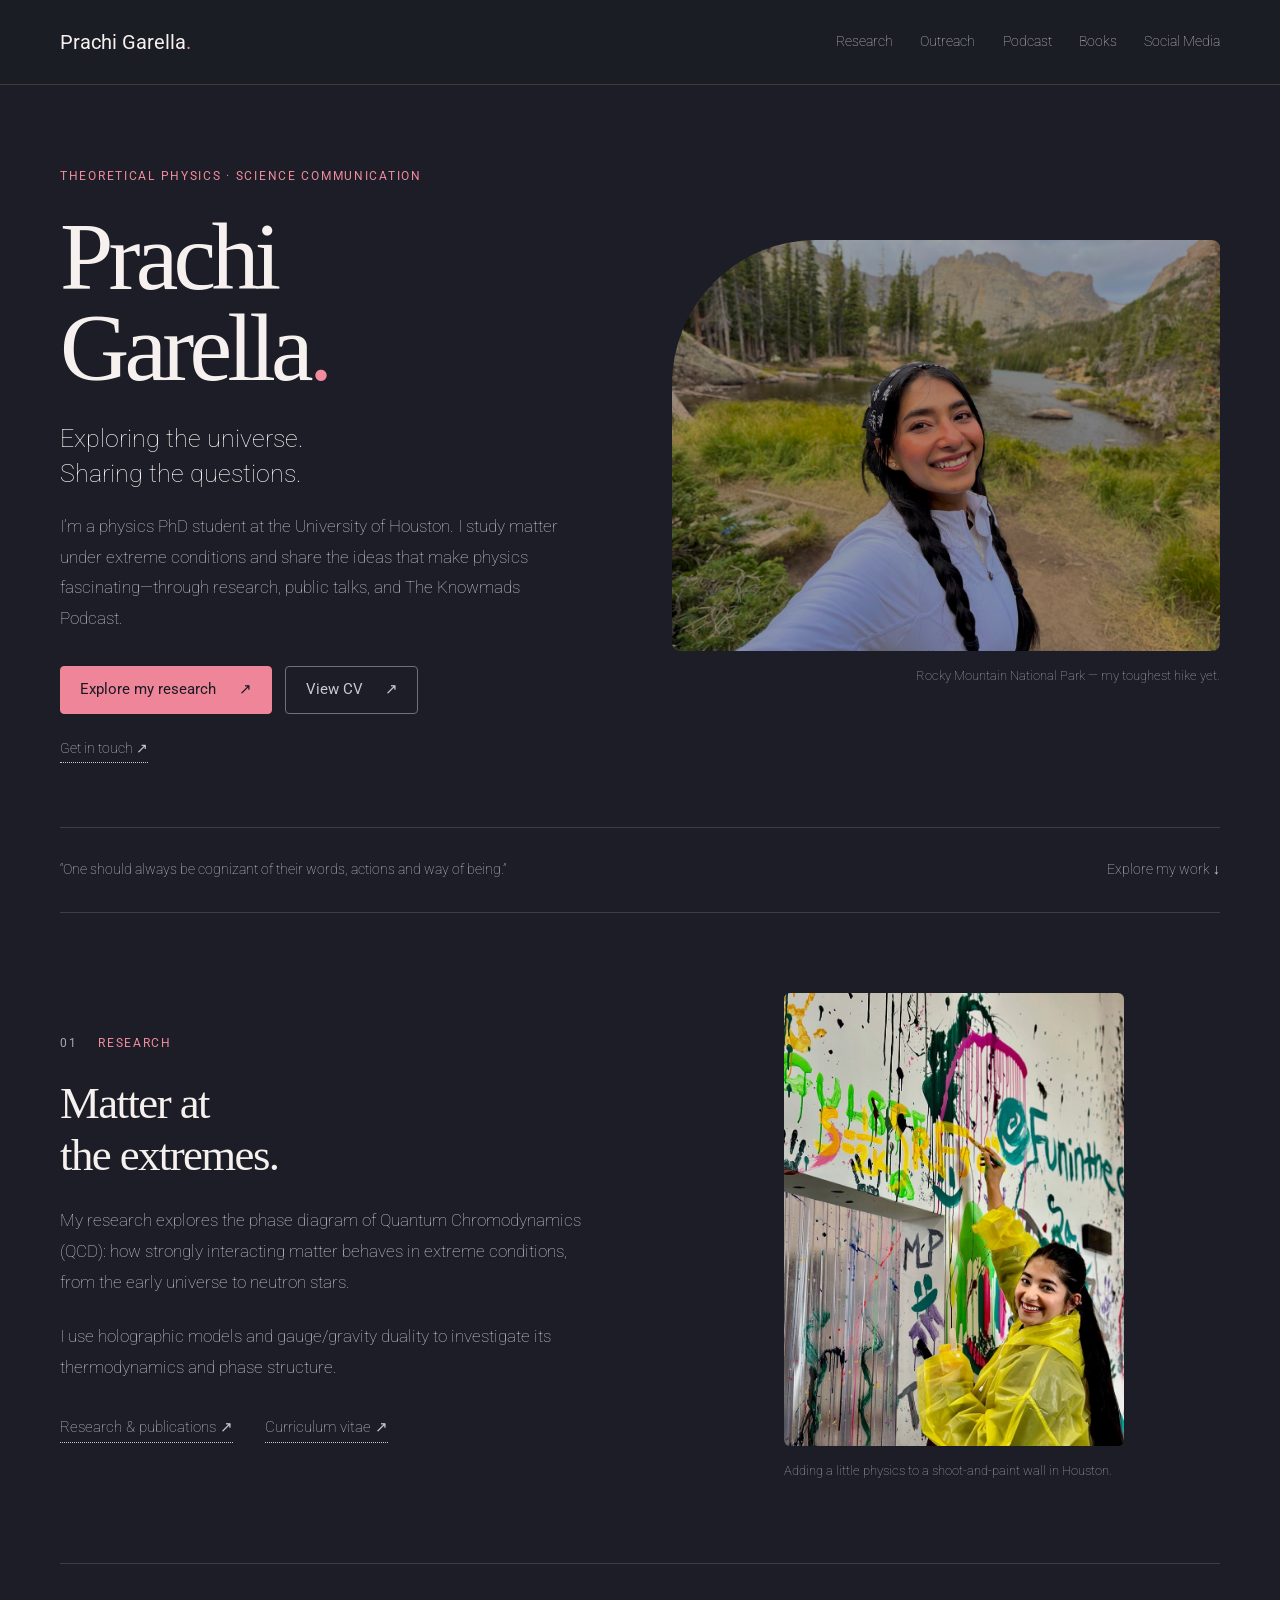
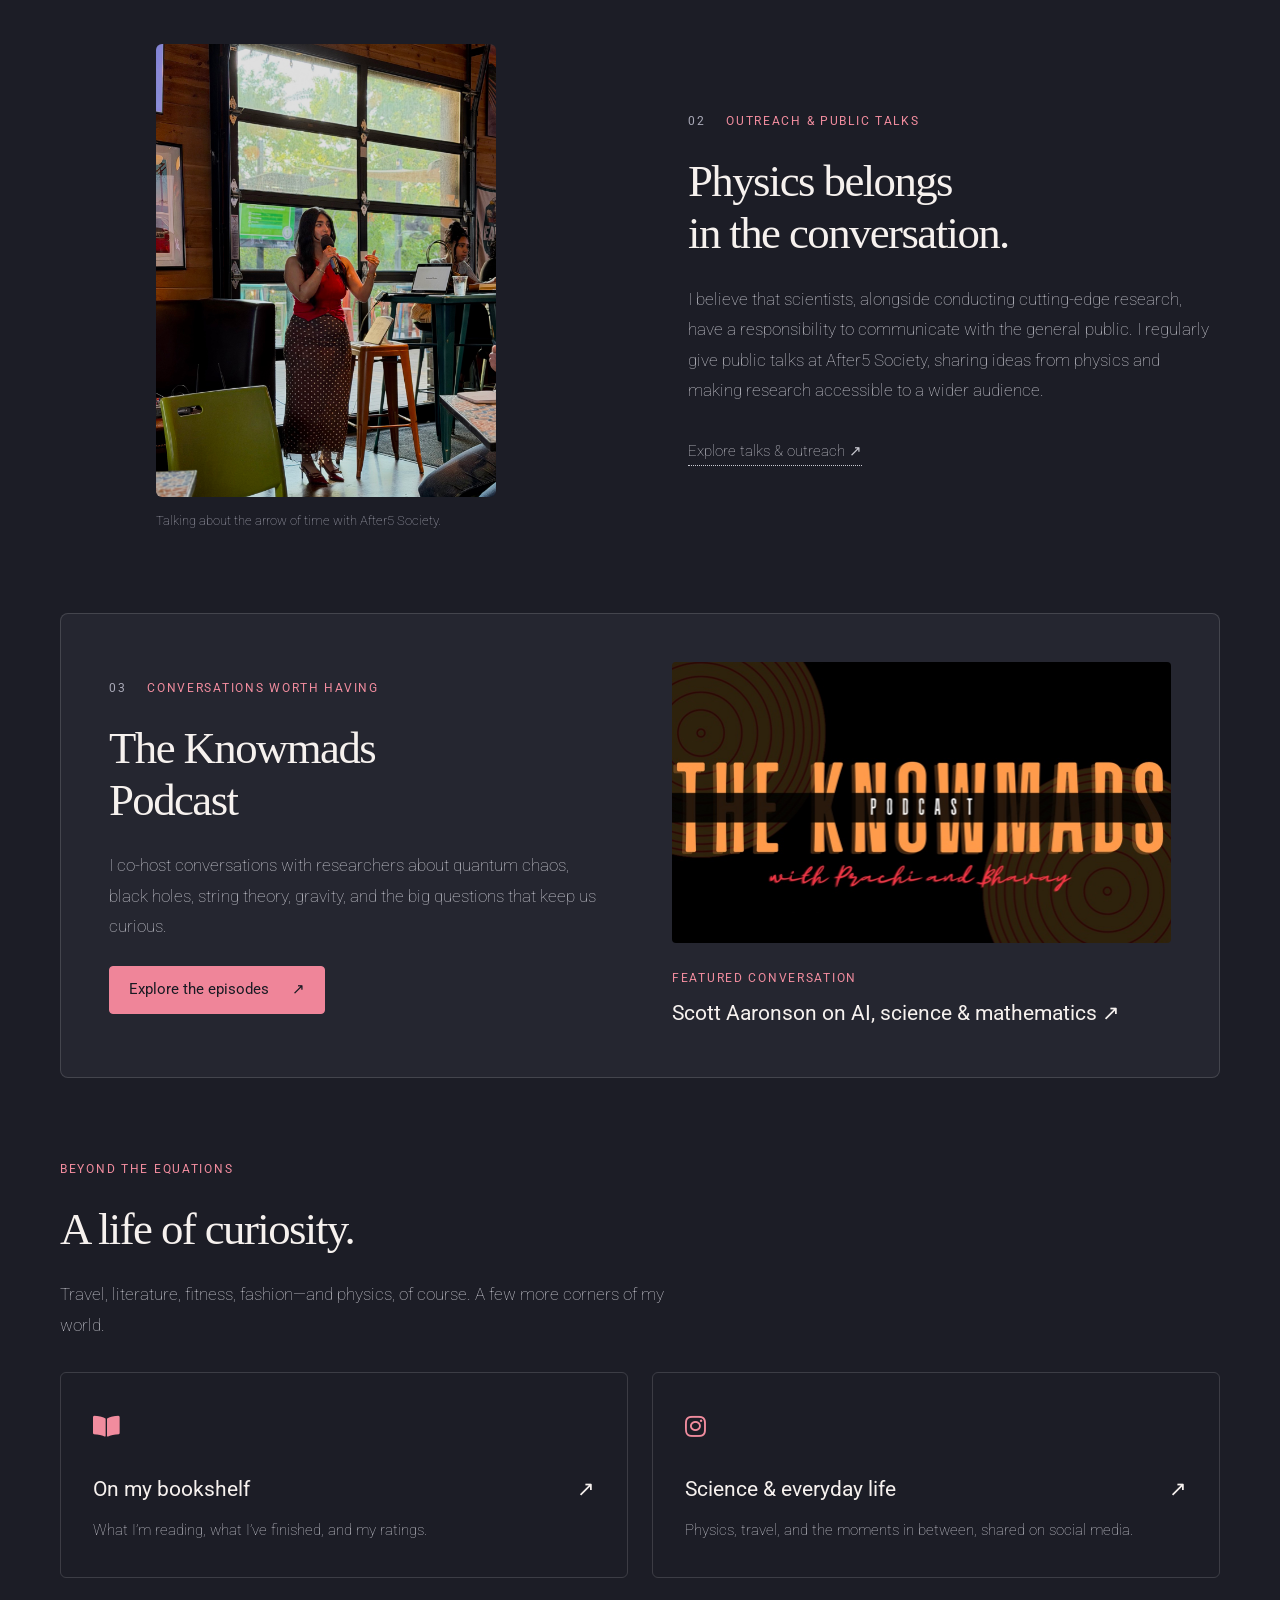
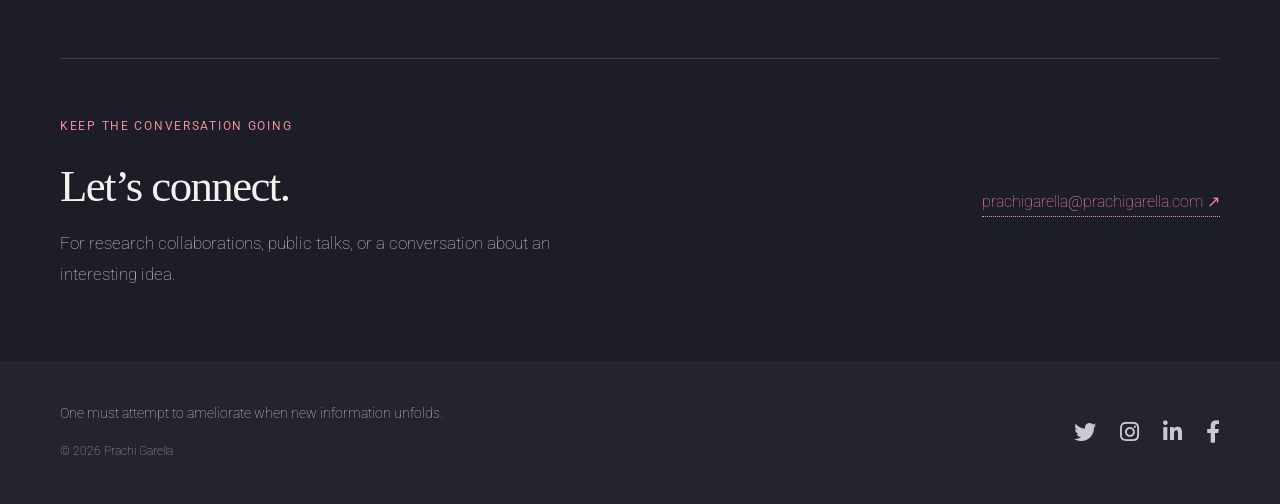
==== index.html @ 697e31fe "Refine Rocky Mountain National Park photo caption" ====
<!DOCTYPE HTML>
<!-- Based on Landed by HTML5 UP · html5up.net · CCA 3.0 license -->
<html lang="en">
<head>
  <title>Prachi Garella | Physics, Research &amp; Science Communication</title>
  <meta charset="utf-8" />
  <meta name="viewport" content="width=device-width, initial-scale=1" />
  <meta name="description" content="Prachi Garella is a theoretical physics PhD student at the University of Houston, science communicator, and co-host of The Knowmads Podcast. Explore her research, public talks, and reading." />
  <link rel="stylesheet" href="assets/css/main.css" />
  <link rel="stylesheet" href="assets/css/site.css?v=20260929-header" />
  <script src="assets/js/site.js?v=20260929" defer></script>
  <link rel="stylesheet" href="assets/css/home.css?v=20260929-shared-header" />
</head>
<body class="home-page">
  <a class="home-skip" href="#main">Skip to content</a>
  <header class="site-header">
    <div class="site-header-shell site-header-inner">
      <a class="site-brand" href="index.html" aria-label="Prachi Garella home">Prachi Garella<span aria-hidden="true">.</span></a>
      <nav class="site-desktop-nav" aria-label="Main navigation">
        <a href="Research.html">Research</a>
        <a href="Outreach.html">Outreach</a>
        <a href="Podcast.html">Podcast</a>
        <a href="Book%20Blog.html">Books</a>
        <a href="Social-Media.html">Social Media</a>
      </nav>
      <details class="site-mobile-menu">
        <summary>Menu</summary>
        <nav aria-label="Mobile navigation">
          <a href="Research.html">Research</a>
          <a href="Outreach.html">Outreach &amp; Public Talks</a>
          <a href="Podcast.html">The Knowmads Podcast</a>
          <a href="Book%20Blog.html">Book Blog</a>
          <a href="Social-Media.html">Social Media</a>
        </nav>
      </details>
    </div>
  </header>

  <main id="main" class="home-shell" tabindex="-1">
    <section class="home-hero" aria-labelledby="home-name">
      <div class="home-hero-copy">
        <p class="home-eyebrow">Theoretical physics · Science communication</p>
        <h1 id="home-name">Prachi<br />Garella<span>.</span></h1>
        <p class="home-lead">Exploring the universe.<br />Sharing the questions.</p>
        <p>I’m a physics PhD student at the University of Houston. I study matter under extreme conditions and share the ideas that make physics fascinating—through research, public talks, and The Knowmads Podcast.</p>
        <div class="home-actions">
          <a class="home-button home-button-primary" href="Research.html">Explore my research <span aria-hidden="true">↗</span></a>
          <a class="home-button" href="assets/resume.pdf">View CV <span aria-hidden="true">↗</span></a>
        </div>
        <a class="home-contact-link" href="mailto:prachigarella@prachigarella.com">Get in touch <span aria-hidden="true">↗</span></a>
      </div>
      <figure class="home-portrait">
        <img src="images/prachi-home.jpg" width="1600" height="1200" alt="Prachi Garella by a mountain lake" fetchpriority="high" />
        <figcaption>Rocky Mountain National Park — my toughest hike yet.</figcaption>
      </figure>
    </section>

    <div class="home-thought">
      <p>“One should always be cognizant of their words, actions and way of being.”</p>
      <a href="#one">Explore my work <span aria-hidden="true">↓</span></a>
    </div>

    <section id="one" class="home-feature home-research" aria-labelledby="home-research-heading">
      <div class="home-feature-copy">
        <p class="home-eyebrow"><span class="home-index">01</span> Research</p>
        <h2 id="home-research-heading">Matter at<br />the extremes.</h2>
        <p>My research explores the phase diagram of Quantum Chromodynamics (QCD): how strongly interacting matter behaves in extreme conditions, from the early universe to neutron stars.</p>
        <p>I use holographic models and gauge/gravity duality to investigate its thermodynamics and phase structure.</p>
        <div class="home-inline-links">
          <a href="Research.html">Research &amp; publications <span aria-hidden="true">↗</span></a>
          <a href="assets/resume.pdf">Curriculum vitae <span aria-hidden="true">↗</span></a>
        </div>
      </div>
      <figure class="home-feature-photo home-research-photo">
        <img src="images/home-research.jpg" width="825" height="1100" alt="Prachi painting the gravitational action on a colorful wall" loading="lazy" />
        <figcaption>Adding a little physics to a shoot-and-paint wall in Houston.</figcaption>
      </figure>
    </section>

    <section id="two" class="home-feature home-outreach" aria-labelledby="home-outreach-heading">
      <figure class="home-feature-photo home-talk-photo">
        <img src="images/after5-mystery-of-time.jpg" width="1200" height="1600" alt="Prachi speaking about the arrow of time at After5 Society in Houston" loading="lazy" />
        <figcaption>Talking about the arrow of time with After5 Society.</figcaption>
      </figure>
      <div class="home-feature-copy">
        <p class="home-eyebrow"><span class="home-index">02</span> Outreach &amp; public talks</p>
        <h2 id="home-outreach-heading">Physics belongs<br />in the conversation.</h2>
        <p>I believe that scientists, alongside conducting cutting-edge research, have a responsibility to communicate with the general public. I regularly give public talks at After5 Society, sharing ideas from physics and making research accessible to a wider audience.</p>
        <a class="home-text-link" href="Outreach.html">Explore talks &amp; outreach <span aria-hidden="true">↗</span></a>
      </div>
    </section>

    <section id="three" class="home-podcast" aria-labelledby="home-podcast-heading">
      <div class="home-podcast-copy">
        <p class="home-eyebrow"><span class="home-index">03</span> Conversations worth having</p>
        <h2 id="home-podcast-heading">The Knowmads<br />Podcast</h2>
        <p>I co-host conversations with researchers about quantum chaos, black holes, string theory, gravity, and the big questions that keep us curious.</p>
        <a class="home-button home-button-primary" href="Podcast.html">Explore the episodes <span aria-hidden="true">↗</span></a>
      </div>
      <div class="home-podcast-feature">
        <a class="home-podcast-art" href="Podcast.html" aria-label="Explore The Knowmads Podcast">
          <img src="images/home-knowmads.jpg" width="1000" height="562" alt="The Knowmads Podcast with Prachi and Bhavay" loading="lazy" />
        </a>
        <p class="home-eyebrow">Featured conversation</p>
        <h3><a href="Podcast.html#episode-s2-14">Scott Aaronson on AI, science &amp; mathematics <span aria-hidden="true">↗</span></a></h3>
      </div>
    </section>

    <section class="home-beyond" aria-labelledby="home-beyond-heading">
      <div class="home-beyond-heading">
        <p class="home-eyebrow">Beyond the equations</p>
        <h2 id="home-beyond-heading">A life of curiosity.</h2>
        <p>Travel, literature, fitness, fashion—and physics, of course. A few more corners of my world.</p>
      </div>
      <div class="home-beyond-grid">
        <a class="home-note" href="Book%20Blog.html">
          <span class="home-note-icon icon solid fa-book-open" aria-hidden="true"></span>
          <h3>On my bookshelf <span aria-hidden="true">↗</span></h3>
          <p>What I’m reading, what I’ve finished, and my ratings.</p>
        </a>
        <a class="home-note" href="Social-Media.html">
          <span class="home-note-icon icon brands fa-instagram" aria-hidden="true"></span>
          <h3>Science &amp; everyday life <span aria-hidden="true">↗</span></h3>
          <p>Physics, travel, and the moments in between, shared on social media.</p>
        </a>
      </div>
    </section>

    <section id="contact" class="home-contact" aria-labelledby="home-contact-heading">
      <div>
        <p class="home-eyebrow">Keep the conversation going</p>
        <h2 id="home-contact-heading">Let’s connect.</h2>
        <p>For research collaborations, public talks, or a conversation about an interesting idea.</p>
      </div>
      <a href="mailto:prachigarella@prachigarella.com">prachigarella@prachigarella.com <span aria-hidden="true">↗</span></a>
    </section>
  </main>

  <footer class="home-footer">
    <div class="home-shell home-footer-inner">
      <div>
        <p>One must attempt to ameliorate when new information unfolds.</p>
        <small>&copy; <span data-copyright-year>2026</span> Prachi Garella</small>
      </div>
      <nav aria-label="Social profiles">
        <a href="https://x.com/garellaprachi" aria-label="X / Twitter"><span class="icon brands fa-twitter" aria-hidden="true"></span></a>
        <a href="https://www.instagram.com/prachigarella/" aria-label="Instagram"><span class="icon brands fa-instagram" aria-hidden="true"></span></a>
        <a href="https://www.linkedin.com/in/prachigarella/" aria-label="LinkedIn"><span class="icon brands fa-linkedin-in" aria-hidden="true"></span></a>
        <a href="https://www.facebook.com/prachigarella" aria-label="Facebook"><span class="icon brands fa-facebook-f" aria-hidden="true"></span></a>
      </nav>
    </div>
  </footer>
</body>
</html>
---- assets/css/main.css ----
@import url("fontawesome-all.min.css");
@import url("https://fonts.googleapis.com/css?family=Roboto:100,300,100italic,300italic");

/*
	Landed by HTML5 UP
	html5up.net | @ajlkn
	Free for personal and commercial use under the CCA 3.0 license (html5up.net/license)
*/

html, body, div, span, applet, object,
iframe, h1, h2, h3, h4, h5, h6, p, blockquote,
pre, a, abbr, acronym, address, big, cite,
code, del, dfn, em, img, ins, kbd, q, s, samp,
small, strike, strong, sub, sup, tt, var, b,
u, i, center, dl, dt, dd, ol, ul, li, fieldset,
form, label, legend, table, caption, tbody,
tfoot, thead, tr, th, td, article, aside,
canvas, details, embed, figure, figcaption,
footer, header, hgroup, menu, nav, output, ruby,
section, summary, time, mark, audio, video {
	margin: 0;
	padding: 0;
	border: 0;
	font-size: 100%;
	font: inherit;
	vertical-align: baseline;}

article, aside, details, figcaption, figure,
footer, header, hgroup, menu, nav, section {
	display: block;}

body {
	line-height: 1;
}

ol, ul {
	list-style: none;
}

blockquote, q {
	quotes: none;
}

	blockquote:before, blockquote:after, q:before, q:after {
		content: '';
		content: none;
	}

table {
	border-collapse: collapse;
	border-spacing: 0;
}

body {
	-webkit-text-size-adjust: none;
}

mark {
	background-color: transparent;
	color: inherit;
}

input::-moz-focus-inner {
	border: 0;
	padding: 0;
}

input, select, textarea {
	-moz-appearance: none;
	-webkit-appearance: none;
	-ms-appearance: none;
	appearance: none;
}

/* Basic */

	html {
		box-sizing: border-box;
	}

	*, *:before, *:after {
		box-sizing: inherit;
	}

	html, body {
		background: #1c1d26;
	}

	body.is-preload *, body.is-preload *:before, body.is-preload *:after {
		-moz-animation: none !important;
		-webkit-animation: none !important;
		-ms-animation: none !important;
		animation: none !important;
		-moz-transition: none !important;
		-webkit-transition: none !important;
		-ms-transition: none !important;
		transition: none !important;
	}

	body, input, select, textarea {
		color: rgba(255, 255, 255, 0.75);
		font-family: "Roboto", Helvetica, sans-serif;
		font-size: 15pt;
		font-weight: 100;
		line-height: 1.75em;
	}

	a {
		-moz-transition: border-color 0.2s ease-in-out, color 0.2s ease-in-out;
		-webkit-transition: border-color 0.2s ease-in-out, color 0.2s ease-in-out;
		-ms-transition: border-color 0.2s ease-in-out, color 0.2s ease-in-out;
		transition: border-color 0.2s ease-in-out, color 0.2s ease-in-out;
		border-bottom: dotted 1px;
		color: #e44c65;
		text-decoration: none;
	}

		a:hover {
			color: #e44c65 !important;
			border-bottom-color: transparent;
		}

	strong, b {
		color: #ffffff;
		font-weight: 300;
	}

	em, i {
		font-style: italic;
	}

	p {
		margin: 0 0 2em 0;
	}

	h1, h2, h3, h4, h5, h6 {
		color: #ffffff;
		font-weight: 300;
		line-height: 1em;
		margin: 0 0 1em 0;
	}

		h1 a, h2 a, h3 a, h4 a, h5 a, h6 a {
			color: inherit;
			border: 0;
		}

	h2 {
		font-size: 2em;
		line-height: 1.5em;
		letter-spacing: -0.025em;
	}

	h3 {
		font-size: 1.35em;
		line-height: 1.5em;
	}

	h4 {
		font-size: 1.1em;
		line-height: 1.5em;
	}

	h5 {
		font-size: 0.9em;
		line-height: 1.5em;
	}

	h6 {
		font-size: 0.7em;
		line-height: 1.5em;
	}

	sub {
		font-size: 0.8em;
		position: relative;
		top: 0.5em;
	}

	sup {
		font-size: 0.8em;
		position: relative;
		top: -0.5em;
	}

	hr {
		border: 0;
		border-bottom: solid 1px rgba(255, 255, 255, 0.3);
		margin: 3em 0;
	}

		hr.major {
			margin: 4em 0;
		}

	blockquote {
		border-left: solid 4px rgba(255, 255, 255, 0.3);
		font-style: italic;
		margin: 0 0 2em 0;
		padding: 0.5em 0 0.5em 2em;
	}

	code {
		background: rgba(255, 255, 255, 0.075);
		border-radius: 4px;
		font-family: "Courier New", monospace;
		font-size: 0.9em;
		margin: 0 0.25em;
		padding: 0.25em 0.65em;
	}

	pre {
		-webkit-overflow-scrolling: touch;
		font-family: "Courier New", monospace;
		font-size: 0.9em;
		margin: 0 0 2em 0;
	}

		pre code {
			display: block;
			line-height: 1.75em;
			padding: 1em 1.5em;
			overflow-x: auto;
		}

	.align-left {
		text-align: left;
	}

	.align-center {
		text-align: center;
	}

	.align-right {
		text-align: right;
	}

/* Loader */

	@-moz-keyframes spinner-show {
		0% {
			opacity: 0;
		}

		100% {
			opacity: 1;
		}
	}

	@-webkit-keyframes spinner-show {
		0% {
			opacity: 0;
		}

		100% {
			opacity: 1;
		}
	}

	@-ms-keyframes spinner-show {
		0% {
			opacity: 0;
		}

		100% {
			opacity: 1;
		}
	}

	@keyframes spinner-show {
		0% {
			opacity: 0;
		}

		100% {
			opacity: 1;
		}
	}

	@-moz-keyframes spinner-hide {
		0% {
			color: rgba(255, 255, 255, 0.15);
			z-index: 100001;
			-moz-transform: scale(1) rotate(0deg);
			-webkit-transform: scale(1) rotate(0deg);
			-ms-transform: scale(1) rotate(0deg);
			transform: scale(1) rotate(0deg);
		}

		99% {
			color: #1c1d26;
			z-index: 100001;
			-moz-transform: scale(0.5) rotate(360deg);
			-webkit-transform: scale(0.5) rotate(360deg);
			-ms-transform: scale(0.5) rotate(360deg);
			transform: scale(0.5) rotate(360deg);
		}

		100% {
			color: #1c1d26;
			z-index: -1;
			-moz-transform: scale(0.5) rotate(360deg);
			-webkit-transform: scale(0.5) rotate(360deg);
			-ms-transform: scale(0.5) rotate(360deg);
			transform: scale(0.5) rotate(360deg);
		}
	}

	@-webkit-keyframes spinner-hide {
		0% {
			color: rgba(255, 255, 255, 0.15);
			z-index: 100001;
			-moz-transform: scale(1) rotate(0deg);
			-webkit-transform: scale(1) rotate(0deg);
			-ms-transform: scale(1) rotate(0deg);
			transform: scale(1) rotate(0deg);
		}

		99% {
			color: #1c1d26;
			z-index: 100001;
			-moz-transform: scale(0.5) rotate(360deg);
			-webkit-transform: scale(0.5) rotate(360deg);
			-ms-transform: scale(0.5) rotate(360deg);
			transform: scale(0.5) rotate(360deg);
		}

		100% {
			color: #1c1d26;
			z-index: -1;
			-moz-transform: scale(0.5) rotate(360deg);
			-webkit-transform: scale(0.5) rotate(360deg);
			-ms-transform: scale(0.5) rotate(360deg);
			transform: scale(0.5) rotate(360deg);
		}
	}

	@-ms-keyframes spinner-hide {
		0% {
			color: rgba(255, 255, 255, 0.15);
			z-index: 100001;
			-moz-transform: scale(1) rotate(0deg);
			-webkit-transform: scale(1) rotate(0deg);
			-ms-transform: scale(1) rotate(0deg);
			transform: scale(1) rotate(0deg);
		}

		99% {
			color: #1c1d26;
			z-index: 100001;
			-moz-transform: scale(0.5) rotate(360deg);
			-webkit-transform: scale(0.5) rotate(360deg);
			-ms-transform: scale(0.5) rotate(360deg);
			transform: scale(0.5) rotate(360deg);
		}

		100% {
			color: #1c1d26;
			z-index: -1;
			-moz-transform: scale(0.5) rotate(360deg);
			-webkit-transform: scale(0.5) rotate(360deg);
			-ms-transform: scale(0.5) rotate(360deg);
			transform: scale(0.5) rotate(360deg);
		}
	}

	@keyframes spinner-hide {
		0% {
			color: rgba(255, 255, 255, 0.15);
			z-index: 100001;
			-moz-transform: scale(1) rotate(0deg);
			-webkit-transform: scale(1) rotate(0deg);
			-ms-transform: scale(1) rotate(0deg);
			transform: scale(1) rotate(0deg);
		}

		99% {
			color: #1c1d26;
			z-index: 100001;
			-moz-transform: scale(0.5) rotate(360deg);
			-webkit-transform: scale(0.5) rotate(360deg);
			-ms-transform: scale(0.5) rotate(360deg);
			transform: scale(0.5) rotate(360deg);
		}

		100% {
			color: #1c1d26;
			z-index: -1;
			-moz-transform: scale(0.5) rotate(360deg);
			-webkit-transform: scale(0.5) rotate(360deg);
			-ms-transform: scale(0.5) rotate(360deg);
			transform: scale(0.5) rotate(360deg);
		}
	}

	@-moz-keyframes spinner-rotate {
		0% {
			-moz-transform: scale(1) rotate(0deg);
			-webkit-transform: scale(1) rotate(0deg);
			-ms-transform: scale(1) rotate(0deg);
			transform: scale(1) rotate(0deg);
		}

		100% {
			-moz-transform: scale(1) rotate(360deg);
			-webkit-transform: scale(1) rotate(360deg);
			-ms-transform: scale(1) rotate(360deg);
			transform: scale(1) rotate(360deg);
		}
	}

	@-webkit-keyframes spinner-rotate {
		0% {
			-moz-transform: scale(1) rotate(0deg);
			-webkit-transform: scale(1) rotate(0deg);
			-ms-transform: scale(1) rotate(0deg);
			transform: scale(1) rotate(0deg);
		}

		100% {
			-moz-transform: scale(1) rotate(360deg);
			-webkit-transform: scale(1) rotate(360deg);
			-ms-transform: scale(1) rotate(360deg);
			transform: scale(1) rotate(360deg);
		}
	}

	@-ms-keyframes spinner-rotate {
		0% {
			-moz-transform: scale(1) rotate(0deg);
			-webkit-transform: scale(1) rotate(0deg);
			-ms-transform: scale(1) rotate(0deg);
			transform: scale(1) rotate(0deg);
		}

		100% {
			-moz-transform: scale(1) rotate(360deg);
			-webkit-transform: scale(1) rotate(360deg);
			-ms-transform: scale(1) rotate(360deg);
			transform: scale(1) rotate(360deg);
		}
	}

	@keyframes spinner-rotate {
		0% {
			-moz-transform: scale(1) rotate(0deg);
			-webkit-transform: scale(1) rotate(0deg);
			-ms-transform: scale(1) rotate(0deg);
			transform: scale(1) rotate(0deg);
		}

		100% {
			-moz-transform: scale(1) rotate(360deg);
			-webkit-transform: scale(1) rotate(360deg);
			-ms-transform: scale(1) rotate(360deg);
			transform: scale(1) rotate(360deg);
		}
	}

	@-moz-keyframes overlay-hide {
		0% {
			opacity: 1;
			z-index: 100000;
		}

		15% {
			opacity: 1;
			z-index: 100000;
		}

		99% {
			opacity: 0;
			z-index: 100000;
		}

		100% {
			opacity: 0;
			z-index: -1;
		}
	}

	@-webkit-keyframes overlay-hide {
		0% {
			opacity: 1;
			z-index: 100000;
		}

		15% {
			opacity: 1;
			z-index: 100000;
		}

		99% {
			opacity: 0;
			z-index: 100000;
		}

		100% {
			opacity: 0;
			z-index: -1;
		}
	}

	@-ms-keyframes overlay-hide {
		0% {
			opacity: 1;
			z-index: 100000;
		}

		15% {
			opacity: 1;
			z-index: 100000;
		}

		99% {
			opacity: 0;
			z-index: 100000;
		}

		100% {
			opacity: 0;
			z-index: -1;
		}
	}

	@keyframes overlay-hide {
		0% {
			opacity: 1;
			z-index: 100000;
		}

		15% {
			opacity: 1;
			z-index: 100000;
		}

		99% {
			opacity: 0;
			z-index: 100000;
		}

		100% {
			opacity: 0;
			z-index: -1;
		}
	}

	body.landing {
		text-decoration: none;
	}

		body.landing:before {
			-moz-osx-font-smoothing: grayscale;
			-webkit-font-smoothing: antialiased;
			display: inline-block;
			font-style: normal;
			font-variant: normal;
			text-rendering: auto;
			line-height: 1;
			text-transform: none !important;
			font-family: 'Font Awesome 5 Free';
			font-weight: 900;
		}

		body.landing:before {
			-moz-animation: spinner-show 1.5s 1 0.25s ease forwards, spinner-hide 0.25s ease-in-out forwards !important;
			-webkit-animation: spinner-show 1.5s 1 0.25s ease forwards, spinner-hide 0.25s ease-in-out forwards !important;
			-ms-animation: spinner-show 1.5s 1 0.25s ease forwards, spinner-hide 0.25s ease-in-out forwards !important;
			animation: spinner-show 1.5s 1 0.25s ease forwards, spinner-hide 0.25s ease-in-out forwards !important;
			-moz-transform-origin: 50% 50%;
			-webkit-transform-origin: 50% 50%;
			-ms-transform-origin: 50% 50%;
			transform-origin: 50% 50%;
			color: rgba(255, 255, 255, 0.15);
			content: '\f1ce';
			cursor: default;
			display: block;
			font-size: 2em;
			height: 2em;
			left: 50%;
			line-height: 2em;
			margin: -1em 0 0 -1em;
			opacity: 0;
			position: fixed;
			text-align: center;
			top: 50%;
			width: 2em;
			z-index: -1;
		}

		body.landing:after {
			-moz-animation: overlay-hide 1.5s ease-in forwards !important;
			-webkit-animation: overlay-hide 1.5s ease-in forwards !important;
			-ms-animation: overlay-hide 1.5s ease-in forwards !important;
			animation: overlay-hide 1.5s ease-in forwards !important;
			background: #1c1d26;
			content: '';
			display: block;
			height: 100%;
			left: 0;
			opacity: 0;
			position: fixed;
			top: 0;
			width: 100%;
			z-index: -1;
		}

		body.landing.is-preload:before {
			-moz-animation: spinner-show 1.5s 1 0.25s ease forwards, spinner-rotate 0.75s infinite linear !important;
			-webkit-animation: spinner-show 1.5s 1 0.25s ease forwards, spinner-rotate 0.75s infinite linear !important;
			-ms-animation: spinner-show 1.5s 1 0.25s ease forwards, spinner-rotate 0.75s infinite linear !important;
			animation: spinner-show 1.5s 1 0.25s ease forwards, spinner-rotate 0.75s infinite linear !important;
			z-index: 100001;
		}

		body.landing.is-preload:after {
			-moz-animation: none !important;
			-webkit-animation: none !important;
			-ms-animation: none !important;
			animation: none !important;
			opacity: 1;
			z-index: 100000;
		}

	@media (-webkit-min-device-pixel-ratio: 2) {

		body.landing:before {
			line-height: 2.025em;
		}

	}

/* Container */

	.container {
		margin: 0 auto;
		max-width: calc(100% - 4em);
		width: 70em;
	}

		.container.xsmall {
			width: 17.5em;
		}

		.container.small {
			width: 35em;
		}

		.container.medium {
			width: 52.5em;
		}

		.container.large {
			width: 87.5em;
		}

		.container.xlarge {
			width: 105em;
		}

		.container.max {
			width: 100%;
		}

		@media screen and (max-width: 1280px) {

			.container {
				width: 90%;
				max-width: 100%;
			}

		}

		@media screen and (max-width: 980px) {

			.container {
				width: 100% !important;
			}

		}

/* Row */

	.row {
		display: flex;
		flex-wrap: wrap;
		box-sizing: border-box;
		align-items: stretch;
	}

		.row > * {
			box-sizing: border-box;
		}

		.row.gtr-uniform > * > :last-child {
			margin-bottom: 0;
		}

		.row.aln-left {
			justify-content: flex-start;
		}

		.row.aln-center {
			justify-content: center;
		}

		.row.aln-right {
			justify-content: flex-end;
		}

		.row.aln-top {
			align-items: flex-start;
		}

		.row.aln-middle {
			align-items: center;
		}

		.row.aln-bottom {
			align-items: flex-end;
		}

		.row > .imp {
			order: -1;
		}

		.row > .col-1 {
			width: 8.33333%;
		}

		.row > .off-1 {
			margin-left: 8.33333%;
		}

		.row > .col-2 {
			width: 16.66667%;
		}

		.row > .off-2 {
			margin-left: 16.66667%;
		}

		.row > .col-3 {
			width: 25%;
		}

		.row > .off-3 {
			margin-left: 25%;
		}

		.row > .col-4 {
			width: 33.33333%;
		}

		.row > .off-4 {
			margin-left: 33.33333%;
		}

		.row > .col-5 {
			width: 41.66667%;
		}

		.row > .off-5 {
			margin-left: 41.66667%;
		}

		.row > .col-6 {
			width: 50%;
		}

		.row > .off-6 {
			margin-left: 50%;
		}

		.row > .col-7 {
			width: 58.33333%;
		}

		.row > .off-7 {
			margin-left: 58.33333%;
		}

		.row > .col-8 {
			width: 66.66667%;
		}

		.row > .off-8 {
			margin-left: 66.66667%;
		}

		.row > .col-9 {
			width: 75%;
		}

		.row > .off-9 {
			margin-left: 75%;
		}

		.row > .col-10 {
			width: 83.33333%;
		}

		.row > .off-10 {
			margin-left: 83.33333%;
		}

		.row > .col-11 {
			width: 91.66667%;
		}

		.row > .off-11 {
			margin-left: 91.66667%;
		}

		.row > .col-12 {
			width: 100%;
		}

		.row > .off-12 {
			margin-left: 100%;
		}

		.row.gtr-0 {
			margin-top: 0;
			margin-left: 0em;
		}

			.row.gtr-0 > * {
				padding: 0 0 0 0em;
			}

			.row.gtr-0.gtr-uniform {
				margin-top: 0em;
			}

				.row.gtr-0.gtr-uniform > * {
					padding-top: 0em;
				}

		.row.gtr-25 {
			margin-top: 0;
			margin-left: -0.625em;
		}

			.row.gtr-25 > * {
				padding: 0 0 0 0.625em;
			}

			.row.gtr-25.gtr-uniform {
				margin-top: -0.625em;
			}

				.row.gtr-25.gtr-uniform > * {
					padding-top: 0.625em;
				}

		.row.gtr-50 {
			margin-top: 0;
			margin-left: -1.25em;
		}

			.row.gtr-50 > * {
				padding: 0 0 0 1.25em;
			}

			.row.gtr-50.gtr-uniform {
				margin-top: -1.25em;
			}

				.row.gtr-50.gtr-uniform > * {
					padding-top: 1.25em;
				}

		.row {
			margin-top: 0;
			margin-left: -2.5em;
		}

			.row > * {
				padding: 0 0 0 2.5em;
			}

			.row.gtr-uniform {
				margin-top: -2.5em;
			}

				.row.gtr-uniform > * {
					padding-top: 2.5em;
				}

		.row.gtr-150 {
			margin-top: 0;
			margin-left: -3.75em;
		}

			.row.gtr-150 > * {
				padding: 0 0 0 3.75em;
			}

			.row.gtr-150.gtr-uniform {
				margin-top: -3.75em;
			}

				.row.gtr-150.gtr-uniform > * {
					padding-top: 3.75em;
				}

		.row.gtr-200 {
			margin-top: 0;
			margin-left: -5em;
		}

			.row.gtr-200 > * {
				padding: 0 0 0 5em;
			}

			.row.gtr-200.gtr-uniform {
				margin-top: -5em;
			}

				.row.gtr-200.gtr-uniform > * {
					padding-top: 5em;
				}

		@media screen and (max-width: 1680px) {

			.row {
				display: flex;
				flex-wrap: wrap;
				box-sizing: border-box;
				align-items: stretch;
			}

				.row > * {
					box-sizing: border-box;
				}

				.row.gtr-uniform > * > :last-child {
					margin-bottom: 0;
				}

				.row.aln-left {
					justify-content: flex-start;
				}

				.row.aln-center {
					justify-content: center;
				}

				.row.aln-right {
					justify-content: flex-end;
				}

				.row.aln-top {
					align-items: flex-start;
				}

				.row.aln-middle {
					align-items: center;
				}

				.row.aln-bottom {
					align-items: flex-end;
				}

				.row > .imp-xlarge {
					order: -1;
				}

				.row > .col-1-xlarge {
					width: 8.33333%;
				}

				.row > .off-1-xlarge {
					margin-left: 8.33333%;
				}

				.row > .col-2-xlarge {
					width: 16.66667%;
				}

				.row > .off-2-xlarge {
					margin-left: 16.66667%;
				}

				.row > .col-3-xlarge {
					width: 25%;
				}

				.row > .off-3-xlarge {
					margin-left: 25%;
				}

				.row > .col-4-xlarge {
					width: 33.33333%;
				}

				.row > .off-4-xlarge {
					margin-left: 33.33333%;
				}

				.row > .col-5-xlarge {
					width: 41.66667%;
				}

				.row > .off-5-xlarge {
					margin-left: 41.66667%;
				}

				.row > .col-6-xlarge {
					width: 50%;
				}

				.row > .off-6-xlarge {
					margin-left: 50%;
				}

				.row > .col-7-xlarge {
					width: 58.33333%;
				}

				.row > .off-7-xlarge {
					margin-left: 58.33333%;
				}

				.row > .col-8-xlarge {
					width: 66.66667%;
				}

				.row > .off-8-xlarge {
					margin-left: 66.66667%;
				}

				.row > .col-9-xlarge {
					width: 75%;
				}

				.row > .off-9-xlarge {
					margin-left: 75%;
				}

				.row > .col-10-xlarge {
					width: 83.33333%;
				}

				.row > .off-10-xlarge {
					margin-left: 83.33333%;
				}

				.row > .col-11-xlarge {
					width: 91.66667%;
				}

				.row > .off-11-xlarge {
					margin-left: 91.66667%;
				}

				.row > .col-12-xlarge {
					width: 100%;
				}

				.row > .off-12-xlarge {
					margin-left: 100%;
				}

				.row.gtr-0 {
					margin-top: 0;
					margin-left: 0em;
				}

					.row.gtr-0 > * {
						padding: 0 0 0 0em;
					}

					.row.gtr-0.gtr-uniform {
						margin-top: 0em;
					}

						.row.gtr-0.gtr-uniform > * {
							padding-top: 0em;
						}

				.row.gtr-25 {
					margin-top: 0;
					margin-left: -0.625em;
				}

					.row.gtr-25 > * {
						padding: 0 0 0 0.625em;
					}

					.row.gtr-25.gtr-uniform {
						margin-top: -0.625em;
					}

						.row.gtr-25.gtr-uniform > * {
							padding-top: 0.625em;
						}

				.row.gtr-50 {
					margin-top: 0;
					margin-left: -1.25em;
				}

					.row.gtr-50 > * {
						padding: 0 0 0 1.25em;
					}

					.row.gtr-50.gtr-uniform {
						margin-top: -1.25em;
					}

						.row.gtr-50.gtr-uniform > * {
							padding-top: 1.25em;
						}

				.row {
					margin-top: 0;
					margin-left: -2.5em;
				}

					.row > * {
						padding: 0 0 0 2.5em;
					}

					.row.gtr-uniform {
						margin-top: -2.5em;
					}

						.row.gtr-uniform > * {
							padding-top: 2.5em;
						}

				.row.gtr-150 {
					margin-top: 0;
					margin-left: -3.75em;
				}

					.row.gtr-150 > * {
						padding: 0 0 0 3.75em;
					}

					.row.gtr-150.gtr-uniform {
						margin-top: -3.75em;
					}

						.row.gtr-150.gtr-uniform > * {
							padding-top: 3.75em;
						}

				.row.gtr-200 {
					margin-top: 0;
					margin-left: -5em;
				}

					.row.gtr-200 > * {
						padding: 0 0 0 5em;
					}

					.row.gtr-200.gtr-uniform {
						margin-top: -5em;
					}

						.row.gtr-200.gtr-uniform > * {
							padding-top: 5em;
						}

		}

		@media screen and (max-width: 1280px) {

			.row {
				display: flex;
				flex-wrap: wrap;
				box-sizing: border-box;
				align-items: stretch;
			}

				.row > * {
					box-sizing: border-box;
				}

				.row.gtr-uniform > * > :last-child {
					margin-bottom: 0;
				}

				.row.aln-left {
					justify-content: flex-start;
				}

				.row.aln-center {
					justify-content: center;
				}

				.row.aln-right {
					justify-content: flex-end;
				}

				.row.aln-top {
					align-items: flex-start;
				}

				.row.aln-middle {
					align-items: center;
				}

				.row.aln-bottom {
					align-items: flex-end;
				}

				.row > .imp-large {
					order: -1;
				}

				.row > .col-1-large {
					width: 8.33333%;
				}

				.row > .off-1-large {
					margin-left: 8.33333%;
				}

				.row > .col-2-large {
					width: 16.66667%;
				}

				.row > .off-2-large {
					margin-left: 16.66667%;
				}

				.row > .col-3-large {
					width: 25%;
				}

				.row > .off-3-large {
					margin-left: 25%;
				}

				.row > .col-4-large {
					width: 33.33333%;
				}

				.row > .off-4-large {
					margin-left: 33.33333%;
				}

				.row > .col-5-large {
					width: 41.66667%;
				}

				.row > .off-5-large {
					margin-left: 41.66667%;
				}

				.row > .col-6-large {
					width: 50%;
				}

				.row > .off-6-large {
					margin-left: 50%;
				}

				.row > .col-7-large {
					width: 58.33333%;
				}

				.row > .off-7-large {
					margin-left: 58.33333%;
				}

				.row > .col-8-large {
					width: 66.66667%;
				}

				.row > .off-8-large {
					margin-left: 66.66667%;
				}

				.row > .col-9-large {
					width: 75%;
				}

				.row > .off-9-large {
					margin-left: 75%;
				}

				.row > .col-10-large {
					width: 83.33333%;
				}

				.row > .off-10-large {
					margin-left: 83.33333%;
				}

				.row > .col-11-large {
					width: 91.66667%;
				}

				.row > .off-11-large {
					margin-left: 91.66667%;
				}

				.row > .col-12-large {
					width: 100%;
				}

				.row > .off-12-large {
					margin-left: 100%;
				}

				.row.gtr-0 {
					margin-top: 0;
					margin-left: 0em;
				}

					.row.gtr-0 > * {
						padding: 0 0 0 0em;
					}

					.row.gtr-0.gtr-uniform {
						margin-top: 0em;
					}

						.row.gtr-0.gtr-uniform > * {
							padding-top: 0em;
						}

				.row.gtr-25 {
					margin-top: 0;
					margin-left: -0.625em;
				}

					.row.gtr-25 > * {
						padding: 0 0 0 0.625em;
					}

					.row.gtr-25.gtr-uniform {
						margin-top: -0.625em;
					}

						.row.gtr-25.gtr-uniform > * {
							padding-top: 0.625em;
						}

				.row.gtr-50 {
					margin-top: 0;
					margin-left: -1.25em;
				}

					.row.gtr-50 > * {
						padding: 0 0 0 1.25em;
					}

					.row.gtr-50.gtr-uniform {
						margin-top: -1.25em;
					}

						.row.gtr-50.gtr-uniform > * {
							padding-top: 1.25em;
						}

				.row {
					margin-top: 0;
					margin-left: -2.5em;
				}

					.row > * {
						padding: 0 0 0 2.5em;
					}

					.row.gtr-uniform {
						margin-top: -2.5em;
					}

						.row.gtr-uniform > * {
							padding-top: 2.5em;
						}

				.row.gtr-150 {
					margin-top: 0;
					margin-left: -3.75em;
				}

					.row.gtr-150 > * {
						padding: 0 0 0 3.75em;
					}

					.row.gtr-150.gtr-uniform {
						margin-top: -3.75em;
					}

						.row.gtr-150.gtr-uniform > * {
							padding-top: 3.75em;
						}

				.row.gtr-200 {
					margin-top: 0;
					margin-left: -5em;
				}

					.row.gtr-200 > * {
						padding: 0 0 0 5em;
					}

					.row.gtr-200.gtr-uniform {
						margin-top: -5em;
					}

						.row.gtr-200.gtr-uniform > * {
							padding-top: 5em;
						}

		}

		@media screen and (max-width: 980px) {

			.row {
				display: flex;
				flex-wrap: wrap;
				box-sizing: border-box;
				align-items: stretch;
			}

				.row > * {
					box-sizing: border-box;
				}

				.row.gtr-uniform > * > :last-child {
					margin-bottom: 0;
				}

				.row.aln-left {
					justify-content: flex-start;
				}

				.row.aln-center {
					justify-content: center;
				}

				.row.aln-right {
					justify-content: flex-end;
				}

				.row.aln-top {
					align-items: flex-start;
				}

				.row.aln-middle {
					align-items: center;
				}

				.row.aln-bottom {
					align-items: flex-end;
				}

				.row > .imp-medium {
					order: -1;
				}

				.row > .col-1-medium {
					width: 8.33333%;
				}

				.row > .off-1-medium {
					margin-left: 8.33333%;
				}

				.row > .col-2-medium {
					width: 16.66667%;
				}

				.row > .off-2-medium {
					margin-left: 16.66667%;
				}

				.row > .col-3-medium {
					width: 25%;
				}

				.row > .off-3-medium {
					margin-left: 25%;
				}

				.row > .col-4-medium {
					width: 33.33333%;
				}

				.row > .off-4-medium {
					margin-left: 33.33333%;
				}

				.row > .col-5-medium {
					width: 41.66667%;
				}

				.row > .off-5-medium {
					margin-left: 41.66667%;
				}

				.row > .col-6-medium {
					width: 50%;
				}

				.row > .off-6-medium {
					margin-left: 50%;
				}

				.row > .col-7-medium {
					width: 58.33333%;
				}

				.row > .off-7-medium {
					margin-left: 58.33333%;
				}

				.row > .col-8-medium {
					width: 66.66667%;
				}

				.row > .off-8-medium {
					margin-left: 66.66667%;
				}

				.row > .col-9-medium {
					width: 75%;
				}

				.row > .off-9-medium {
					margin-left: 75%;
				}

				.row > .col-10-medium {
					width: 83.33333%;
				}

				.row > .off-10-medium {
					margin-left: 83.33333%;
				}

				.row > .col-11-medium {
					width: 91.66667%;
				}

				.row > .off-11-medium {
					margin-left: 91.66667%;
				}

				.row > .col-12-medium {
					width: 100%;
				}

				.row > .off-12-medium {
					margin-left: 100%;
				}

				.row.gtr-0 {
					margin-top: 0;
					margin-left: 0em;
				}

					.row.gtr-0 > * {
						padding: 0 0 0 0em;
					}

					.row.gtr-0.gtr-uniform {
						margin-top: 0em;
					}

						.row.gtr-0.gtr-uniform > * {
							padding-top: 0em;
						}

				.row.gtr-25 {
					margin-top: 0;
					margin-left: -0.625em;
				}

					.row.gtr-25 > * {
						padding: 0 0 0 0.625em;
					}

					.row.gtr-25.gtr-uniform {
						margin-top: -0.625em;
					}

						.row.gtr-25.gtr-uniform > * {
							padding-top: 0.625em;
						}

				.row.gtr-50 {
					margin-top: 0;
					margin-left: -1.25em;
				}

					.row.gtr-50 > * {
						padding: 0 0 0 1.25em;
					}

					.row.gtr-50.gtr-uniform {
						margin-top: -1.25em;
					}

						.row.gtr-50.gtr-uniform > * {
							padding-top: 1.25em;
						}

				.row {
					margin-top: 0;
					margin-left: -2.5em;
				}

					.row > * {
						padding: 0 0 0 2.5em;
					}

					.row.gtr-uniform {
						margin-top: -2.5em;
					}

						.row.gtr-uniform > * {
							padding-top: 2.5em;
						}

				.row.gtr-150 {
					margin-top: 0;
					margin-left: -3.75em;
				}

					.row.gtr-150 > * {
						padding: 0 0 0 3.75em;
					}

					.row.gtr-150.gtr-uniform {
						margin-top: -3.75em;
					}

						.row.gtr-150.gtr-uniform > * {
							padding-top: 3.75em;
						}

				.row.gtr-200 {
					margin-top: 0;
					margin-left: -5em;
				}

					.row.gtr-200 > * {
						padding: 0 0 0 5em;
					}

					.row.gtr-200.gtr-uniform {
						margin-top: -5em;
					}

						.row.gtr-200.gtr-uniform > * {
							padding-top: 5em;
						}

		}

		@media screen and (max-width: 736px) {

			.row {
				display: flex;
				flex-wrap: wrap;
				box-sizing: border-box;
				align-items: stretch;
			}

				.row > * {
					box-sizing: border-box;
				}

				.row.gtr-uniform > * > :last-child {
					margin-bottom: 0;
				}

				.row.aln-left {
					justify-content: flex-start;
				}

				.row.aln-center {
					justify-content: center;
				}

				.row.aln-right {
					justify-content: flex-end;
				}

				.row.aln-top {
					align-items: flex-start;
				}

				.row.aln-middle {
					align-items: center;
				}

				.row.aln-bottom {
					align-items: flex-end;
				}

				.row > .imp-small {
					order: -1;
				}

				.row > .col-1-small {
					width: 8.33333%;
				}

				.row > .off-1-small {
					margin-left: 8.33333%;
				}

				.row > .col-2-small {
					width: 16.66667%;
				}

				.row > .off-2-small {
					margin-left: 16.66667%;
				}

				.row > .col-3-small {
					width: 25%;
				}

				.row > .off-3-small {
					margin-left: 25%;
				}

				.row > .col-4-small {
					width: 33.33333%;
				}

				.row > .off-4-small {
					margin-left: 33.33333%;
				}

				.row > .col-5-small {
					width: 41.66667%;
				}

				.row > .off-5-small {
					margin-left: 41.66667%;
				}

				.row > .col-6-small {
					width: 50%;
				}

				.row > .off-6-small {
					margin-left: 50%;
				}

				.row > .col-7-small {
					width: 58.33333%;
				}

				.row > .off-7-small {
					margin-left: 58.33333%;
				}

				.row > .col-8-small {
					width: 66.66667%;
				}

				.row > .off-8-small {
					margin-left: 66.66667%;
				}

				.row > .col-9-small {
					width: 75%;
				}

				.row > .off-9-small {
					margin-left: 75%;
				}

				.row > .col-10-small {
					width: 83.33333%;
				}

				.row > .off-10-small {
					margin-left: 83.33333%;
				}

				.row > .col-11-small {
					width: 91.66667%;
				}

				.row > .off-11-small {
					margin-left: 91.66667%;
				}

				.row > .col-12-small {
					width: 100%;
				}

				.row > .off-12-small {
					margin-left: 100%;
				}

				.row.gtr-0 {
					margin-top: 0;
					margin-left: 0em;
				}

					.row.gtr-0 > * {
						padding: 0 0 0 0em;
					}

					.row.gtr-0.gtr-uniform {
						margin-top: 0em;
					}

						.row.gtr-0.gtr-uniform > * {
							padding-top: 0em;
						}

				.row.gtr-25 {
					margin-top: 0;
					margin-left: -0.625em;
				}

					.row.gtr-25 > * {
						padding: 0 0 0 0.625em;
					}

					.row.gtr-25.gtr-uniform {
						margin-top: -0.625em;
					}

						.row.gtr-25.gtr-uniform > * {
							padding-top: 0.625em;
						}

				.row.gtr-50 {
					margin-top: 0;
					margin-left: -1.25em;
				}

					.row.gtr-50 > * {
						padding: 0 0 0 1.25em;
					}

					.row.gtr-50.gtr-uniform {
						margin-top: -1.25em;
					}

						.row.gtr-50.gtr-uniform > * {
							padding-top: 1.25em;
						}

				.row {
					margin-top: 0;
					margin-left: -2.5em;
				}

					.row > * {
						padding: 0 0 0 2.5em;
					}

					.row.gtr-uniform {
						margin-top: -2.5em;
					}

						.row.gtr-uniform > * {
							padding-top: 2.5em;
						}

				.row.gtr-150 {
					margin-top: 0;
					margin-left: -3.75em;
				}

					.row.gtr-150 > * {
						padding: 0 0 0 3.75em;
					}

					.row.gtr-150.gtr-uniform {
						margin-top: -3.75em;
					}

						.row.gtr-150.gtr-uniform > * {
							padding-top: 3.75em;
						}

				.row.gtr-200 {
					margin-top: 0;
					margin-left: -5em;
				}

					.row.gtr-200 > * {
						padding: 0 0 0 5em;
					}

					.row.gtr-200.gtr-uniform {
						margin-top: -5em;
					}

						.row.gtr-200.gtr-uniform > * {
							padding-top: 5em;
						}

		}

		@media screen and (max-width: 480px) {

			.row {
				display: flex;
				flex-wrap: wrap;
				box-sizing: border-box;
				align-items: stretch;
			}

				.row > * {
					box-sizing: border-box;
				}

				.row.gtr-uniform > * > :last-child {
					margin-bottom: 0;
				}

				.row.aln-left {
					justify-content: flex-start;
				}

				.row.aln-center {
					justify-content: center;
				}

				.row.aln-right {
					justify-content: flex-end;
				}

				.row.aln-top {
					align-items: flex-start;
				}

				.row.aln-middle {
					align-items: center;
				}

				.row.aln-bottom {
					align-items: flex-end;
				}

				.row > .imp-xsmall {
					order: -1;
				}

				.row > .col-1-xsmall {
					width: 8.33333%;
				}

				.row > .off-1-xsmall {
					margin-left: 8.33333%;
				}

				.row > .col-2-xsmall {
					width: 16.66667%;
				}

				.row > .off-2-xsmall {
					margin-left: 16.66667%;
				}

				.row > .col-3-xsmall {
					width: 25%;
				}

				.row > .off-3-xsmall {
					margin-left: 25%;
				}

				.row > .col-4-xsmall {
					width: 33.33333%;
				}

				.row > .off-4-xsmall {
					margin-left: 33.33333%;
				}

				.row > .col-5-xsmall {
					width: 41.66667%;
				}

				.row > .off-5-xsmall {
					margin-left: 41.66667%;
				}

				.row > .col-6-xsmall {
					width: 50%;
				}

				.row > .off-6-xsmall {
					margin-left: 50%;
				}

				.row > .col-7-xsmall {
					width: 58.33333%;
				}

				.row > .off-7-xsmall {
					margin-left: 58.33333%;
				}

				.row > .col-8-xsmall {
					width: 66.66667%;
				}

				.row > .off-8-xsmall {
					margin-left: 66.66667%;
				}

				.row > .col-9-xsmall {
					width: 75%;
				}

				.row > .off-9-xsmall {
					margin-left: 75%;
				}

				.row > .col-10-xsmall {
					width: 83.33333%;
				}

				.row > .off-10-xsmall {
					margin-left: 83.33333%;
				}

				.row > .col-11-xsmall {
					width: 91.66667%;
				}

				.row > .off-11-xsmall {
					margin-left: 91.66667%;
				}

				.row > .col-12-xsmall {
					width: 100%;
				}

				.row > .off-12-xsmall {
					margin-left: 100%;
				}

				.row.gtr-0 {
					margin-top: 0;
					margin-left: 0em;
				}

					.row.gtr-0 > * {
						padding: 0 0 0 0em;
					}

					.row.gtr-0.gtr-uniform {
						margin-top: 0em;
					}

						.row.gtr-0.gtr-uniform > * {
							padding-top: 0em;
						}

				.row.gtr-25 {
					margin-top: 0;
					margin-left: -0.625em;
				}

					.row.gtr-25 > * {
						padding: 0 0 0 0.625em;
					}

					.row.gtr-25.gtr-uniform {
						margin-top: -0.625em;
					}

						.row.gtr-25.gtr-uniform > * {
							padding-top: 0.625em;
						}

				.row.gtr-50 {
					margin-top: 0;
					margin-left: -1.25em;
				}

					.row.gtr-50 > * {
						padding: 0 0 0 1.25em;
					}

					.row.gtr-50.gtr-uniform {
						margin-top: -1.25em;
					}

						.row.gtr-50.gtr-uniform > * {
							padding-top: 1.25em;
						}

				.row {
					margin-top: 0;
					margin-left: -2.5em;
				}

					.row > * {
						padding: 0 0 0 2.5em;
					}

					.row.gtr-uniform {
						margin-top: -2.5em;
					}

						.row.gtr-uniform > * {
							padding-top: 2.5em;
						}

				.row.gtr-150 {
					margin-top: 0;
					margin-left: -3.75em;
				}

					.row.gtr-150 > * {
						padding: 0 0 0 3.75em;
					}

					.row.gtr-150.gtr-uniform {
						margin-top: -3.75em;
					}

						.row.gtr-150.gtr-uniform > * {
							padding-top: 3.75em;
						}

				.row.gtr-200 {
					margin-top: 0;
					margin-left: -5em;
				}

					.row.gtr-200 > * {
						padding: 0 0 0 5em;
					}

					.row.gtr-200.gtr-uniform {
						margin-top: -5em;
					}

						.row.gtr-200.gtr-uniform > * {
							padding-top: 5em;
						}

		}

/* Section/Article */

	section.special, article.special {
		text-align: center;
	}

	header p {
		color: #ffffff;
		position: relative;
		margin: 0 0 1.5em 0;
	}

	header h2 + p {
		font-size: 1.25em;
		margin-top: -1em;
		line-height: 1.75em;
	}

	header h3 + p {
		font-size: 1.1em;
		margin-top: -0.8em;
		line-height: 1.75em;
	}

	header h4 + p,
	header h5 + p,
	header h6 + p {
		font-size: 0.9em;
		margin-top: -0.6em;
		line-height: 1.5em;
	}

	header.major {
		margin: 0 0 4em 0;
		position: relative;
		text-align: center;
	}

		header.major:after {
			background: #e44c65;
			content: '';
			display: inline-block;
			height: 0.2em;
			max-width: 20em;
			width: 75%;
		}

	footer.major {
		margin: 4em 0 0 0;
	}

/* Form */

	form {
		margin: 0 0 2em 0;
	}

		form.cta {
			max-width: 35em;
			margin-left: auto;
			margin-right: auto;
		}

	label {
		color: #ffffff;
		display: block;
		font-size: 0.9em;
		font-weight: 300;
		margin: 0 0 1em 0;
	}

	input[type="text"],
	input[type="password"],
	input[type="email"],
	select,
	textarea {
		-moz-appearance: none;
		-webkit-appearance: none;
		-ms-appearance: none;
		appearance: none;
		-moz-transition: border-color 0.2s ease-in-out;
		-webkit-transition: border-color 0.2s ease-in-out;
		-ms-transition: border-color 0.2s ease-in-out;
		transition: border-color 0.2s ease-in-out;
		background: transparent;
		border-radius: 4px;
		border: solid 1px rgba(255, 255, 255, 0.3);
		color: inherit;
		display: block;
		outline: 0;
		padding: 0 1em;
		text-decoration: none;
		width: 100%;
	}

		input[type="text"]:invalid,
		input[type="password"]:invalid,
		input[type="email"]:invalid,
		select:invalid,
		textarea:invalid {
			box-shadow: none;
		}

		input[type="text"]:focus,
		input[type="password"]:focus,
		input[type="email"]:focus,
		select:focus,
		textarea:focus {
			border-color: #e44c65;
		}

	select {
		background-image: url("data:image/svg+xml;charset=utf8,%3Csvg xmlns='http://www.w3.org/2000/svg' width='40' height='40' preserveAspectRatio='none' viewBox='0 0 40 40'%3E%3Cpath d='M9.4,12.3l10.4,10.4l10.4-10.4c0.2-0.2,0.5-0.4,0.9-0.4c0.3,0,0.6,0.1,0.9,0.4l3.3,3.3c0.2,0.2,0.4,0.5,0.4,0.9 c0,0.4-0.1,0.6-0.4,0.9L20.7,31.9c-0.2,0.2-0.5,0.4-0.9,0.4c-0.3,0-0.6-0.1-0.9-0.4L4.3,17.3c-0.2-0.2-0.4-0.5-0.4-0.9 c0-0.4,0.1-0.6,0.4-0.9l3.3-3.3c0.2-0.2,0.5-0.4,0.9-0.4S9.1,12.1,9.4,12.3z' fill='rgba(255, 255, 255, 0.3)' /%3E%3C/svg%3E");
		background-size: 1.25rem;
		background-repeat: no-repeat;
		background-position: calc(100% - 1rem) center;
		height: 3em;
		padding-right: 3em;
		text-overflow: ellipsis;
	}

		select option {
			color: #ffffff;
			background: #1c1d26;
		}

		select:focus::-ms-value {
			background-color: transparent;
		}

		select::-ms-expand {
			display: none;
		}

	input[type="text"],
	input[type="password"],
	input[type="email"],
	select {
		height: 3em;
	}

	textarea {
		padding: 0.75em 1em;
	}

	input[type="checkbox"],
	input[type="radio"] {
		-moz-appearance: none;
		-webkit-appearance: none;
		-ms-appearance: none;
		appearance: none;
		display: block;
		float: left;
		margin-right: -2em;
		opacity: 0;
		width: 1em;
		z-index: -1;
	}

		input[type="checkbox"] + label,
		input[type="radio"] + label {
			text-decoration: none;
			color: rgba(255, 255, 255, 0.75);
			cursor: pointer;
			display: inline-block;
			font-size: 1em;
			font-weight: 100;
			padding-left: 2.55em;
			padding-right: 0.75em;
			position: relative;
		}

			input[type="checkbox"] + label:before,
			input[type="radio"] + label:before {
				-moz-osx-font-smoothing: grayscale;
				-webkit-font-smoothing: antialiased;
				display: inline-block;
				font-style: normal;
				font-variant: normal;
				text-rendering: auto;
				line-height: 1;
				text-transform: none !important;
				font-family: 'Font Awesome 5 Free';
				font-weight: 900;
			}

			input[type="checkbox"] + label:before,
			input[type="radio"] + label:before {
				border-radius: 4px;
				border: solid 1px rgba(255, 255, 255, 0.3);
				content: '';
				display: inline-block;
				font-size: 0.8em;
				height: 2.25em;
				left: 0;
				line-height: 2.25em;
				position: absolute;
				text-align: center;
				top: 0;
				width: 2.25em;
			}

		input[type="checkbox"]:checked + label:before,
		input[type="radio"]:checked + label:before {
			background: rgba(255, 255, 255, 0.25);
			color: #ffffff;
			content: '\f00c';
		}

		input[type="checkbox"]:focus + label:before,
		input[type="radio"]:focus + label:before {
			border-color: #e44c65;
		}

	input[type="checkbox"] + label:before {
		border-radius: 4px;
	}

	input[type="radio"] + label:before {
		border-radius: 100%;
	}

	::-webkit-input-placeholder {
		color: rgba(255, 255, 255, 0.5) !important;
		opacity: 1.0;
	}

	:-moz-placeholder {
		color: rgba(255, 255, 255, 0.5) !important;
		opacity: 1.0;
	}

	::-moz-placeholder {
		color: rgba(255, 255, 255, 0.5) !important;
		opacity: 1.0;
	}

	:-ms-input-placeholder {
		color: rgba(255, 255, 255, 0.5) !important;
		opacity: 1.0;
	}

/* Box */

	.box {
		border-radius: 4px;
		border: solid 1px rgba(255, 255, 255, 0.3);
		margin-bottom: 2em;
		padding: 1.5em;
	}

		.box > :last-child,
		.box > :last-child > :last-child,
		.box > :last-child > :last-child > :last-child {
			margin-bottom: 0;
		}

		.box.alt {
			border: 0;
			border-radius: 0;
			padding: 0;
		}

/* Icon */

	.icon {
		text-decoration: none;
		border-bottom: none;
		position: relative;
	}

		.icon:before {
			-moz-osx-font-smoothing: grayscale;
			-webkit-font-smoothing: antialiased;
			display: inline-block;
			font-style: normal;
			font-variant: normal;
			text-rendering: auto;
			line-height: 1;
			text-transform: none !important;
			font-family: 'Font Awesome 5 Free';
			font-weight: 400;
		}

		.icon > .label {
			display: none;
		}

		.icon:before {
			line-height: inherit;
		}

		.icon.solid:before {
			font-weight: 900 !important;
		}

		.icon.brands:before {
			font-family: 'Font Awesome 5 Brands' !important;
		}

		.icon.alt {
			text-decoration: none;
		}

			.icon.alt:before {
				-moz-osx-font-smoothing: grayscale;
				-webkit-font-smoothing: antialiased;
				display: inline-block;
				font-style: normal;
				font-variant: normal;
				text-rendering: auto;
				line-height: 1;
				text-transform: none !important;
				font-family: 'Font Awesome 5 Free';
				font-weight: 400;
			}

			.icon.alt:before {
				color: #1c1d26 !important;
				text-shadow: 1px 0 0 #ffffff, -1px 0 0 #ffffff, 0 1px 0 #ffffff, 0 -1px 0 #ffffff;
			}

		.icon.major {
			background: #272833;
			border-radius: 100%;
			cursor: default;
			display: inline-block;
			height: 6em;
			line-height: 5.65em;
			margin: 0 0 2em 0;
			text-align: center;
			width: 6em;
		}

			.icon.major:before {
				font-size: 2.25em;
			}

			.icon.major.alt {
				text-decoration: none;
			}

				.icon.major.alt:before {
					-moz-osx-font-smoothing: grayscale;
					-webkit-font-smoothing: antialiased;
					display: inline-block;
					font-style: normal;
					font-variant: normal;
					text-rendering: auto;
					line-height: 1;
					text-transform: none !important;
					font-family: 'Font Awesome 5 Free';
					font-weight: 400;
				}

				.icon.major.alt:before {
					color: #272833 !important;
					text-shadow: 1px 0 0 #ffffff, -1px 0 0 #ffffff, 0 1px 0 #ffffff, 0 -1px 0 #ffffff;
				}

/* Image */

	.image {
		border-radius: 4px;
		border: 0;
		display: inline-block;
		position: relative;
		overflow: hidden;
	}

		.image:before {
			content: '';
			display: block;
			position: absolute;
			left: 0;
			top: 0;
			background-image: url("images/overlay.png");
			width: 100%;
			height: 100%;
			z-index: 1;
		}

		.image img {
			border-radius: 4px;
			display: block;
		}

		.image.left {
			float: left;
			margin: 0 1.5em 1em 0;
			top: 0.25em;
		}

		.image.right {
			float: right;
			margin: 0 0 1em 1.5em;
			top: 0.25em;
		}

		.image.left, .image.right {
			max-width: 40%;
		}

			.image.left img, .image.right img {
				width: 100%;
			}

		.image.fit {
			display: block;
			margin: 0 0 2em 0;
			width: 100%;
		}

			.image.fit img {
				width: 100%;
			}

/* List */

	ol {
		list-style: decimal;
		margin: 0 0 2em 0;
		padding-left: 1.25em;
	}

		ol li {
			padding-left: 0.25em;
		}

	ul {
		list-style: disc;
		margin: 0 0 2em 0;
		padding-left: 1em;
	}

		ul li {
			padding-left: 0.5em;
		}

		ul.alt {
			list-style: none;
			padding-left: 0;
		}

			ul.alt li {
				border-top: solid 1px rgba(255, 255, 255, 0.3);
				padding: 0.5em 0;
			}

				ul.alt li:first-child {
					border-top: 0;
					padding-top: 0;
				}

	dl {
		margin: 0 0 2em 0;
	}

/* Icons */

	ul.icons {
		cursor: default;
		list-style: none;
		padding-left: 0;
	}

		ul.icons li {
			display: inline-block;
			height: 2.5em;
			line-height: 2.5em;
			padding: 0 0.5em;
		}

			ul.icons li .icon {
				font-size: 0.8em;
			}

				ul.icons li .icon:before {
					font-size: 2em;
				}

/* Actions */

	ul.actions {
		display: -moz-flex;
		display: -webkit-flex;
		display: -ms-flex;
		display: flex;
		cursor: default;
		list-style: none;
		margin-left: -1em;
		padding-left: 0;
	}

		ul.actions li {
			padding: 0 0 0 1em;
			vertical-align: middle;
		}

		ul.actions.special {
			-moz-justify-content: center;
			-webkit-justify-content: center;
			-ms-justify-content: center;
			justify-content: center;
			width: 100%;
			margin-left: 0;
		}

			ul.actions.special li:first-child {
				padding-left: 0;
			}

		ul.actions.stacked {
			-moz-flex-direction: column;
			-webkit-flex-direction: column;
			-ms-flex-direction: column;
			flex-direction: column;
			margin-left: 0;
		}

			ul.actions.stacked li {
				padding: 1.3em 0 0 0;
			}

				ul.actions.stacked li:first-child {
					padding-top: 0;
				}

		ul.actions.fit {
			width: calc(100% + 1em);
		}

			ul.actions.fit li {
				-moz-flex-grow: 1;
				-webkit-flex-grow: 1;
				-ms-flex-grow: 1;
				flex-grow: 1;
				-moz-flex-shrink: 1;
				-webkit-flex-shrink: 1;
				-ms-flex-shrink: 1;
				flex-shrink: 1;
				width: 100%;
			}

				ul.actions.fit li > * {
					width: 100%;
				}

			ul.actions.fit.stacked {
				width: 100%;
			}

		@media screen and (max-width: 480px) {

			ul.actions:not(.fixed) {
				-moz-flex-direction: column;
				-webkit-flex-direction: column;
				-ms-flex-direction: column;
				flex-direction: column;
				margin-left: 0;
				width: 100% !important;
			}

				ul.actions:not(.fixed) li {
					-moz-flex-grow: 1;
					-webkit-flex-grow: 1;
					-ms-flex-grow: 1;
					flex-grow: 1;
					-moz-flex-shrink: 1;
					-webkit-flex-shrink: 1;
					-ms-flex-shrink: 1;
					flex-shrink: 1;
					padding: 1em 0 0 0;
					text-align: center;
					width: 100%;
				}

					ul.actions:not(.fixed) li > * {
						width: 100%;
					}

					ul.actions:not(.fixed) li:first-child {
						padding-top: 0;
					}

					ul.actions:not(.fixed) li input[type="submit"],
					ul.actions:not(.fixed) li input[type="reset"],
					ul.actions:not(.fixed) li input[type="button"],
					ul.actions:not(.fixed) li button,
					ul.actions:not(.fixed) li .button {
						width: 100%;
					}

						ul.actions:not(.fixed) li input[type="submit"].icon:before,
						ul.actions:not(.fixed) li input[type="reset"].icon:before,
						ul.actions:not(.fixed) li input[type="button"].icon:before,
						ul.actions:not(.fixed) li button.icon:before,
						ul.actions:not(.fixed) li .button.icon:before {
							margin-left: -0.5em;
						}

		}

/* Table */

	.table-wrapper {
		-webkit-overflow-scrolling: touch;
		overflow-x: auto;
	}

	table {
		margin: 0 0 2em 0;
		width: 100%;
	}

		table tbody tr {
			border: solid 1px rgba(255, 255, 255, 0.3);
			border-left: 0;
			border-right: 0;
		}

			table tbody tr:nth-child(2n + 1) {
				background-color: rgba(255, 255, 255, 0.075);
			}

		table td {
			padding: 0.75em 0.75em;
		}

		table th {
			color: #ffffff;
			font-size: 0.9em;
			font-weight: 300;
			padding: 0 0.75em 0.75em 0.75em;
			text-align: left;
		}

		table thead {
			border-bottom: solid 1px rgba(255, 255, 255, 0.3);
		}

		table tfoot {
			border-top: solid 1px rgba(255, 255, 255, 0.3);
		}

		table.alt {
			border-collapse: separate;
		}

			table.alt tbody tr td {
				border: solid 1px rgba(255, 255, 255, 0.3);
				border-left-width: 0;
				border-top-width: 0;
			}

				table.alt tbody tr td:first-child {
					border-left-width: 1px;
				}

			table.alt tbody tr:first-child td {
				border-top-width: 1px;
			}

			table.alt thead {
				border-bottom: 0;
			}

			table.alt tfoot {
				border-top: 0;
			}

/* Button */

	input[type="submit"],
	input[type="reset"],
	input[type="button"],
	.button {
		-moz-appearance: none;
		-webkit-appearance: none;
		-ms-appearance: none;
		appearance: none;
		-moz-transition: background-color 0.2s ease-in-out, color 0.2s ease-in-out, box-shadow 0.2s ease-in-out;
		-webkit-transition: background-color 0.2s ease-in-out, color 0.2s ease-in-out, box-shadow 0.2s ease-in-out;
		-ms-transition: background-color 0.2s ease-in-out, color 0.2s ease-in-out, box-shadow 0.2s ease-in-out;
		transition: background-color 0.2s ease-in-out, color 0.2s ease-in-out, box-shadow 0.2s ease-in-out;
		background-color: transparent;
		border-radius: 4px;
		border: 0;
		box-shadow: inset 0 0 0 1px rgba(255, 255, 255, 0.3);
		color: #ffffff !important;
		cursor: pointer;
		display: inline-block;
		font-weight: 300;
		height: 3em;
		line-height: 3em;
		padding: 0 2.25em;
		text-align: center;
		text-decoration: none;
		white-space: nowrap;
	}

		input[type="submit"]:hover, input[type="submit"]:active,
		input[type="reset"]:hover,
		input[type="reset"]:active,
		input[type="button"]:hover,
		input[type="button"]:active,
		.button:hover,
		.button:active {
			box-shadow: inset 0 0 0 1px #e44c65;
			color: #e44c65 !important;
		}

		input[type="submit"]:active,
		input[type="reset"]:active,
		input[type="button"]:active,
		.button:active {
			background-color: rgba(228, 76, 101, 0.15);
		}

		input[type="submit"].icon:before,
		input[type="reset"].icon:before,
		input[type="button"].icon:before,
		.button.icon:before {
			margin-right: 0.5em;
		}

		input[type="submit"].fit,
		input[type="reset"].fit,
		input[type="button"].fit,
		.button.fit {
			width: 100%;
		}

		input[type="submit"].small,
		input[type="reset"].small,
		input[type="button"].small,
		.button.small {
			font-size: 0.8em;
		}

		input[type="submit"].large,
		input[type="reset"].large,
		input[type="button"].large,
		.button.large {
			font-size: 1.35em;
		}

		input[type="submit"].primary,
		input[type="reset"].primary,
		input[type="button"].primary,
		.button.primary {
			background-color: #e44c65;
			box-shadow: none;
			color: #ffffff !important;
		}

			input[type="submit"].primary:hover,
			input[type="reset"].primary:hover,
			input[type="button"].primary:hover,
			.button.primary:hover {
				background-color: #e76278;
			}

			input[type="submit"].primary:active,
			input[type="reset"].primary:active,
			input[type="button"].primary:active,
			.button.primary:active {
				background-color: #e13652;
			}

		input[type="submit"].disabled, input[type="submit"]:disabled,
		input[type="reset"].disabled,
		input[type="reset"]:disabled,
		input[type="button"].disabled,
		input[type="button"]:disabled,
		.button.disabled,
		.button:disabled {
			background-color: rgba(255, 255, 255, 0.3) !important;
			box-shadow: none !important;
			color: #ffffff !important;
			cursor: default;
			opacity: 0.25;
		}

/* Goto Next */

	.goto-next {
		border: 0;
		bottom: 0;
		display: block;
		height: 5em;
		left: 50%;
		margin: 0 0 0 -5em;
		overflow: hidden;
		position: absolute;
		text-indent: 10em;
		white-space: nowrap;
		width: 10em;
		z-index: 1;
	}

		.goto-next:before {
			background-image: url("images/arrow.svg");
			background-position: center center;
			background-repeat: no-repeat;
			background-size: contain;
			content: '';
			display: block;
			height: 1.5em;
			left: 50%;
			margin: -0.75em 0 0 -1em;
			position: absolute;
			top: 50%;
			width: 2em;
			z-index: 1;
		}

/* Spotlight */

	.spotlight {
		background-attachment: fixed;
		background-position: center center;
		background-size: cover;
		box-shadow: 0 0.25em 0.5em 0 rgba(0, 0, 0, 0.25);
		height: 100vh;
		overflow: hidden;
		position: relative;
	}

		.spotlight:nth-last-of-type(1) {
			z-index: 1;
		}

		.spotlight:nth-last-of-type(2) {
			z-index: 2;
		}

		.spotlight:nth-last-of-type(3) {
			z-index: 3;
		}

		.spotlight:nth-last-of-type(4) {
			z-index: 4;
		}

		.spotlight:nth-last-of-type(5) {
			z-index: 5;
		}

		.spotlight:nth-last-of-type(6) {
			z-index: 6;
		}

		.spotlight:nth-last-of-type(7) {
			z-index: 7;
		}

		.spotlight:nth-last-of-type(8) {
			z-index: 8;
		}

		.spotlight:nth-last-of-type(9) {
			z-index: 9;
		}

		.spotlight:nth-last-of-type(10) {
			z-index: 10;
		}

		.spotlight:nth-last-of-type(11) {
			z-index: 11;
		}

		.spotlight:nth-last-of-type(12) {
			z-index: 12;
		}

		.spotlight:nth-last-of-type(13) {
			z-index: 13;
		}

		.spotlight:nth-last-of-type(14) {
			z-index: 14;
		}

		.spotlight:nth-last-of-type(15) {
			z-index: 15;
		}

		.spotlight:nth-last-of-type(16) {
			z-index: 16;
		}

		.spotlight:nth-last-of-type(17) {
			z-index: 17;
		}

		.spotlight:nth-last-of-type(18) {
			z-index: 18;
		}

		.spotlight:nth-last-of-type(19) {
			z-index: 19;
		}

		.spotlight:nth-last-of-type(20) {
			z-index: 20;
		}

		.spotlight:before {
			background-image: url("images/overlay.png");
			content: '';
			display: block;
			height: 100%;
			left: 0;
			top: 0;
			width: 100%;
		}

		.spotlight .image.main {
			display: none;
		}

			.spotlight .image.main img {
				position: relative;
			}

		.spotlight .content {
			-moz-transform: translate(0,0);
			-webkit-transform: translate(0,0);
			-ms-transform: translate(0,0);
			transform: translate(0,0);
			-moz-transition: -moz-transform 1s ease, opacity 1s ease;
			-webkit-transition: -webkit-transform 1s ease, opacity 1s ease;
			-ms-transition: -ms-transform 1s ease, opacity 1s ease;
			transition: transform 1s ease, opacity 1s ease;
			background: rgba(23, 24, 32, 0.95);
			border-style: solid;
			opacity: 1;
			position: absolute;
		}

		.spotlight .goto-next {
			-moz-transform: translate(0,0);
			-webkit-transform: translate(0,0);
			-ms-transform: translate(0,0);
			transform: translate(0,0);
			-moz-transition: -moz-transform 0.75s ease, opacity 1s ease-in;
			-webkit-transition: -webkit-transform 0.75s ease, opacity 1s ease-in;
			-ms-transition: -ms-transform 0.75s ease, opacity 1s ease-in;
			transition: transform 0.75s ease, opacity 1s ease-in;
			-moz-transition-delay: 0.5s;
			-webkit-transition-delay: 0.5s;
			-ms-transition-delay: 0.5s;
			transition-delay: 0.5s;
			opacity: 1;
		}

		.spotlight.top .content, .spotlight.bottom .content {
			left: 0;
			padding: 5.1em 0 3.1em 0;
			width: 100%;
		}

		.spotlight.top .content {
			border-bottom-width: 0.35em;
			top: 0;
		}

		.spotlight.bottom .content {
			border-top-width: 0.35em;
			bottom: 0;
		}

		.spotlight.left .content, .spotlight.right .content {
			height: 101%;
			padding: 6em 3em;
			top: 0;
			width: 28em;
		}

		.spotlight.left .content {
			border-right-width: 0.35em;
			left: 0;
		}

		.spotlight.right .content {
			border-left-width: 0.35em;
			right: 0;
		}

		.spotlight.style1 .content {
			border-color: #e44c65;
		}

		.spotlight.style2 .content {
			border-color: #5480f1;
		}

		.spotlight.style3 .content {
			border-color: #39c088;
		}

		.spotlight.inactive .content {
			opacity: 0;
		}

		.spotlight.inactive .goto-next {
			-moz-transform: translate(0,1.5em);
			-webkit-transform: translate(0,1.5em);
			-ms-transform: translate(0,1.5em);
			transform: translate(0,1.5em);
			opacity: 0;
		}

		.spotlight.inactive.top .content {
			-moz-transform: translate(0,-5em);
			-webkit-transform: translate(0,-5em);
			-ms-transform: translate(0,-5em);
			transform: translate(0,-5em);
		}

		.spotlight.inactive.bottom .content {
			-moz-transform: translate(0,5em);
			-webkit-transform: translate(0,5em);
			-ms-transform: translate(0,5em);
			transform: translate(0,5em);
		}

		.spotlight.inactive.left .content {
			-moz-transform: translate(-5em,0);
			-webkit-transform: translate(-5em,0);
			-ms-transform: translate(-5em,0);
			transform: translate(-5em,0);
		}

		.spotlight.inactive.right .content {
			-moz-transform: translate(5em,0);
			-webkit-transform: translate(5em,0);
			-ms-transform: translate(5em,0);
			transform: translate(5em,0);
		}

	body.is-touch .spotlight {
		background-attachment: scroll;
	}

/* Wrapper */

	.wrapper {
		padding: 6em 0 4em 0;
	}

		.wrapper.style2 {
			background: #e44c65;
		}

			.wrapper.style2 input[type="text"]:focus,
			.wrapper.style2 input[type="password"]:focus,
			.wrapper.style2 input[type="email"]:focus,
			.wrapper.style2 select:focus,
			.wrapper.style2 textarea:focus {
				border-color: rgba(255, 255, 255, 0.5);
			}

			.wrapper.style2 input[type="submit"]:hover, .wrapper.style2 input[type="submit"]:active,
			.wrapper.style2 input[type="reset"]:hover,
			.wrapper.style2 input[type="reset"]:active,
			.wrapper.style2 input[type="button"]:hover,
			.wrapper.style2 input[type="button"]:active,
			.wrapper.style2 .button:hover,
			.wrapper.style2 .button:active {
				background-color: rgba(255, 255, 255, 0.075) !important;
				box-shadow: inset 0 0 0 1px rgba(255, 255, 255, 0.5) !important;
				color: #ffffff !important;
			}

			.wrapper.style2 input[type="submit"]:active,
			.wrapper.style2 input[type="reset"]:active,
			.wrapper.style2 input[type="button"]:active,
			.wrapper.style2 .button:active {
				background-color: rgba(255, 255, 255, 0.25) !important;
			}

			.wrapper.style2 input[type="submit"].primary,
			.wrapper.style2 input[type="reset"].primary,
			.wrapper.style2 input[type="button"].primary,
			.wrapper.style2 .button.primary {
				background-color: #ffffff;
				color: #e44c65 !important;
			}

				.wrapper.style2 input[type="submit"].primary:hover, .wrapper.style2 input[type="submit"].primary:active,
				.wrapper.style2 input[type="reset"].primary:hover,
				.wrapper.style2 input[type="reset"].primary:active,
				.wrapper.style2 input[type="button"].primary:hover,
				.wrapper.style2 input[type="button"].primary:active,
				.wrapper.style2 .button.primary:hover,
				.wrapper.style2 .button.primary:active {
					background-color: rgba(255, 255, 255, 0.075) !important;
					box-shadow: inset 0 0 0 1px rgba(255, 255, 255, 0.5) !important;
					color: #ffffff !important;
				}

				.wrapper.style2 input[type="submit"].primary:active,
				.wrapper.style2 input[type="reset"].primary:active,
				.wrapper.style2 input[type="button"].primary:active,
				.wrapper.style2 .button.primary:active {
					background-color: rgba(255, 255, 255, 0.25) !important;
				}

		.wrapper.fade-down > .container {
			-moz-transform: translate(0,0);
			-webkit-transform: translate(0,0);
			-ms-transform: translate(0,0);
			transform: translate(0,0);
			-moz-transition: -moz-transform 1s ease, opacity 1s ease;
			-webkit-transition: -webkit-transform 1s ease, opacity 1s ease;
			-ms-transition: -ms-transform 1s ease, opacity 1s ease;
			transition: transform 1s ease, opacity 1s ease;
			opacity: 1;
		}

		.wrapper.fade-down.inactive > .container {
			-moz-transform: translate(0,-1em);
			-webkit-transform: translate(0,-1em);
			-ms-transform: translate(0,-1em);
			transform: translate(0,-1em);
			opacity: 0;
		}

		.wrapper.fade-up > .container {
			-moz-transform: translate(0,0);
			-webkit-transform: translate(0,0);
			-ms-transform: translate(0,0);
			transform: translate(0,0);
			-moz-transition: -moz-transform 1s ease, opacity 1s ease;
			-webkit-transition: -webkit-transform 1s ease, opacity 1s ease;
			-ms-transition: -ms-transform 1s ease, opacity 1s ease;
			transition: transform 1s ease, opacity 1s ease;
			opacity: 1;
		}

		.wrapper.fade-up.inactive > .container {
			-moz-transform: translate(0,1em);
			-webkit-transform: translate(0,1em);
			-ms-transform: translate(0,1em);
			transform: translate(0,1em);
			opacity: 0;
		}

		.wrapper.fade > .container {
			-moz-transition: opacity 1s ease;
			-webkit-transition: opacity 1s ease;
			-ms-transition: opacity 1s ease;
			transition: opacity 1s ease;
			opacity: 1;
		}

		.wrapper.fade.inactive > .container {
			opacity: 0;
		}

/* Dropotron */

	.dropotron {
		background: rgba(39, 40, 51, 0.965);
		border-radius: 4px;
		box-shadow: 0 0.075em 0.35em 0 rgba(0, 0, 0, 0.125);
		list-style: none;
		margin-top: calc(-0.25em + 1px);
		min-width: 12em;
		padding: 0.25em 0;
	}

		.dropotron > li {
			border-top: solid 1px rgba(255, 255, 255, 0.035);
			padding: 0;
		}

			.dropotron > li a, .dropotron > li span {
				border: 0;
				color: rgba(255, 255, 255, 0.75);
				display: block;
				padding: 0.1em 1em;
				text-decoration: none;
			}

			.dropotron > li:first-child {
				border-top: 0;
			}

			.dropotron > li.active > a, .dropotron > li.active > span {
				color: #e44c65;
			}

		.dropotron.level-0 {
			font-size: 0.8em;
			margin-top: 1em;
		}

			.dropotron.level-0:before {
				-moz-transform: rotate(45deg);
				-webkit-transform: rotate(45deg);
				-ms-transform: rotate(45deg);
				transform: rotate(45deg);
				background: #272833;
				content: '';
				display: block;
				height: 1em;
				position: absolute;
				right: 1.5em;
				top: -0.5em;
				width: 1em;
			}

	body.landing .dropotron.level-0 {
		margin-top: 0;
	}

/* Header */

	#page-wrapper {
		padding-top: 3.5em;
	}

	#header {
		background: rgba(39, 40, 51, 0.965);
		box-shadow: 0 0 0.25em 0 rgba(0, 0, 0, 0.25);
		cursor: default;
		height: 3.5em;
		left: 0;
		line-height: 3.5em;
		position: fixed;
		top: 0;
		width: 100%;
		z-index: 100;
	}

		#header h1 {
			height: inherit;
			left: 1.25em;
			line-height: inherit;
			margin: 0;
			position: absolute;
			top: 0;
		}

		#header nav {
			position: absolute;
			right: 1em;
			top: 0;
		}

			#header nav ul {
				margin: 0;
			}

				#header nav ul li {
					display: inline-block;
					margin-left: 1em;
				}

					#header nav ul li a, #header nav ul li span {
						border: 0;
						color: inherit;
						display: inline-block;
						height: inherit;
						line-height: inherit;
						outline: 0;
					}

						#header nav ul li a.button, #header nav ul li span.button {
							height: 2em;
							line-height: 2em;
							padding: 0 1.25em;
						}

						#header nav ul li a:not(.button):before, #header nav ul li span:not(.button):before {
							margin-right: 0.5em;
						}

					#header nav ul li.active > a, #header nav ul li.active > span {
						color: #e44c65;
					}

					#header nav ul li > ul {
						display: none;
					}

	body.landing #page-wrapper {
		padding-top: 0;
	}

	body.landing #header {
		background: transparent;
		box-shadow: none;
		position: absolute;
	}

/* Banner */

	#banner {
		background-attachment: fixed;
		background-color: #272833;
		background-image: url("../../images/banner.jpg");
		background-position: center center;
		background-size: cover;
		box-shadow: 0 0.25em 0.5em 0 rgba(0, 0, 0, 0.25);
		min-height: 100vh;
		position: relative;
		text-align: center;
		z-index: 21;
	}

		#banner:before {
			content: '';
			display: inline-block;
			height: 100vh;
			vertical-align: middle;
			width: 1%;
		}

		#banner:after {
			background-image: -moz-linear-gradient(top, rgba(23, 24, 32, 0.95), rgba(23, 24, 32, 0.95)), url("images/overlay.png");;
			background-image: -webkit-linear-gradient(top, rgba(23, 24, 32, 0.95), rgba(23, 24, 32, 0.95)), url("images/overlay.png");;
			background-image: -ms-linear-gradient(top, rgba(23, 24, 32, 0.95), rgba(23, 24, 32, 0.95)), url("images/overlay.png");;
			background-image: linear-gradient(top, rgba(23, 24, 32, 0.95), rgba(23, 24, 32, 0.95)), url("images/overlay.png");;
			content: '';
			display: block;
			height: 100%;
			left: 0;
			position: absolute;
			top: 0;
			width: 100%;
		}

		#banner .content {
			display: inline-block;
			margin-right: 1%;
			max-width: 95%;
			padding: 6em;
			position: relative;
			text-align: right;
			vertical-align: middle;
			z-index: 1;
		}

			#banner .content header {
				display: inline-block;
				vertical-align: middle;
			}

				#banner .content header h2 {
					font-size: 2.5em;
					margin: 0;
				}

				#banner .content header p {
					margin: 0.5em 0 0 0;
					top: 0;
				}

			#banner .content .image {
				border-radius: 100%;
				display: inline-block;
				height: 18em;
				margin-left: 3em;
				vertical-align: middle;
				width: 18em;
			}

				#banner .content .image img {
					border-radius: 100%;
					display: block;
					width: 100%;
					height: 100%;
					object-fit: cover;
				}

	body.is-touch #banner {
		background-attachment: scroll;
	}

/* Footer */

	#footer {
		background: #272833;
		padding: 6em 0;
		text-align: center;
	}

		#footer .icons .icon.alt {
			text-decoration: none;
		}

			#footer .icons .icon.alt:before {
				-moz-osx-font-smoothing: grayscale;
				-webkit-font-smoothing: antialiased;
				display: inline-block;
				font-style: normal;
				font-variant: normal;
				text-rendering: auto;
				line-height: 1;
				text-transform: none !important;
				font-family: 'Font Awesome 5 Free';
				font-weight: 400;
			}

			#footer .icons .icon.alt:before {
				color: #272833 !important;
				text-shadow: 1px 0 0 rgba(255, 255, 255, 0.5), -1px 0 0 rgba(255, 255, 255, 0.5), 0 1px 0 rgba(255, 255, 255, 0.5), 0 -1px 0 rgba(255, 255, 255, 0.5);
			}

		#footer .copyright {
			color: rgba(255, 255, 255, 0.5);
			font-size: 0.8em;
			line-height: 1em;
			margin: 2em 0 0 0;
			padding: 0;
			text-align: center;
		}

			#footer .copyright li {
				border-left: solid 1px rgba(255, 255, 255, 0.3);
				display: inline-block;
				list-style: none;
				margin-left: 1.5em;
				padding-left: 1.5em;
			}

				#footer .copyright li:first-child {
					border-left: 0;
					margin-left: 0;
					padding-left: 0;
				}

				#footer .copyright li a {
					color: inherit;
				}

/* XLarge */

	@media screen and (max-width: 1680px) {

		/* Basic */

			body, input, select, textarea {
				font-size: 13pt;
			}

	}

/* Large */

	@media screen and (max-width: 1280px) {

		/* Basic */

			body, input, select, textarea {
				font-size: 11.5pt;
			}

		/* Spotlight */

			.spotlight.top .content {
				padding: 3.825em 0 1.825em 0;
			}

			.spotlight.bottom .content {
				padding: 3.825em 0 2.95em 0;
			}

			.spotlight.left .content, .spotlight.right .content {
				padding: 4.5em 2.5em;
				width: 25em;
			}

		/* Wrapper */

			.wrapper {
				padding: 4.5em 0 2.5em 0;
			}

		/* Dropotron */

			.dropotron.level-0 {
				font-size: 1em;
			}

		/* Banner */

			#banner .content {
				padding: 4.5em;
			}

		/* Footer */

			#footer {
				padding: 4.5em 0;
			}

	}

/* Medium */

	@media screen and (max-width: 980px) {

		/* Basic */

			body, input, select, textarea {
				font-size: 12pt;
			}

		/* Spotlight */

			.spotlight {
				background-attachment: scroll;
				height: auto;
			}

				.spotlight .image.main {
					display: block;
					margin: 0;
					max-height: 40vh;
					overflow: hidden;
				}

				.spotlight .content {
					background-color: #1c1d26;
					border-width: 0 !important;
					border-top-width: 0.35em !important;
					bottom: auto !important;
					left: auto !important;
					padding: 4.5em 2.5em 2.5em 2.5em !important;
					position: relative;
					right: auto !important;
					text-align: center;
					top: auto !important;
					width: 100% !important;
				}

					.spotlight .content ul.actions {
						-moz-justify-content: center;
						-webkit-justify-content: center;
						-ms-justify-content: center;
						justify-content: center;
						width: 100%;
						margin-left: 0;
					}

						.spotlight .content ul.actions li:first-child {
							padding-left: 0;
						}

				.spotlight .goto-next {
					display: none;
				}

		/* Wrapper */

			.wrapper {
				padding: 4.5em 2.5em 2.5em 2.5em;
			}

		/* Banner */

			#banner {
				background-attachment: scroll;
			}

				#banner .goto-next {
					height: 7em;
				}

				#banner .content {
					padding: 9em 0;
					text-align: center;
				}

					#banner .content header {
						display: block;
						margin: 0 0 2em 0;
						text-align: center;
					}

					#banner .content .image {
						margin: 0;
					}

		/* Footer */

			#footer {
				padding: 4.5em 0;
			}

	}

/* Small */

	#navPanel, #titleBar {
		display: none;
	}

	@media screen and (max-width: 736px) {

		/* Basic */

			html, body {
				overflow-x: hidden;
			}

			body, input, select, textarea {
				font-size: 12pt;
			}

			h2 {
				font-size: 1.5em;
			}

			h3 {
				font-size: 1.2em;
			}

			h4 {
				font-size: 1em;
			}

		/* Section/Article */

			header p br {
				display: none;
			}

			header h2 + p {
				font-size: 1em;
			}

			header h3 + p {
				font-size: 1em;
			}

			header h4 + p,
			header h5 + p,
			header h6 + p {
				font-size: 0.9em;
			}

			header.major {
				margin: 0 0 2em 0;
			}

		/* Goto Next */

			.goto-next:before {
				height: 0.8em;
				margin: -0.4em 0 0 -0.6em;
				width: 1.2em;
			}

		/* Spotlight */

			.spotlight {
				box-shadow: 0 0.125em 0.5em 0 rgba(0, 0, 0, 0.25);
			}

				.spotlight .image.main {
					max-height: 60vh;
				}

				.spotlight .content {
					border-top-width: 0.2em !important;
					padding: 3.25em 1.5em 1.25em 1.5em !important;
				}

		/* Wrapper */

			.wrapper {
				padding: 3.25em 1.5em 1.25em 1.5em;
			}

		/* Header */

			#header {
				display: none;
			}

		/* Banner */

			#banner {
				box-shadow: 0 0.125em 0.5em 0 rgba(0, 0, 0, 0.25);
				min-height: calc(100vh - 44px);
			}

				#banner:before {
					height: calc(100vh - 44px);
				}

				#banner .content {
					padding: 4.0625em 1.5em 4.875em 1.5em;
				}

					#banner .content header h2 {
						font-size: 1.5em;
					}

					#banner .content .image {
						height: 9em;
						width: 9em;
					}

		/* Nav */

			#page-wrapper {
				-moz-backface-visibility: hidden;
				-webkit-backface-visibility: hidden;
				-ms-backface-visibility: hidden;
				backface-visibility: hidden;
				-moz-transition: -moz-transform 0.5s ease;
				-webkit-transition: -webkit-transform 0.5s ease;
				-ms-transition: -ms-transform 0.5s ease;
				transition: transform 0.5s ease;
				padding-bottom: 1px;
				padding-top: 44px !important;
			}

			#titleBar {
				-moz-backface-visibility: hidden;
				-webkit-backface-visibility: hidden;
				-ms-backface-visibility: hidden;
				backface-visibility: hidden;
				-moz-transition: -moz-transform 0.5s ease;
				-webkit-transition: -webkit-transform 0.5s ease;
				-ms-transition: -ms-transform 0.5s ease;
				transition: transform 0.5s ease;
				display: block;
				height: 44px;
				left: 0;
				position: fixed;
				top: 0;
				width: 100%;
				z-index: 10001;
				background: #272833;
				box-shadow: 0 0.125em 0.125em 0 rgba(0, 0, 0, 0.125);
			}

				#titleBar .title {
					color: #ffffff;
					display: block;
					font-weight: 300;
					height: 44px;
					line-height: 44px;
					text-align: center;
				}

					#titleBar .title a {
						color: inherit;
						border: 0;
					}

				#titleBar .toggle {
					text-decoration: none;
					height: 60px;
					left: 0;
					position: absolute;
					top: 0;
					width: 90px;
					outline: 0;
					border: 0;
				}

					#titleBar .toggle:before {
						-moz-osx-font-smoothing: grayscale;
						-webkit-font-smoothing: antialiased;
						display: inline-block;
						font-style: normal;
						font-variant: normal;
						text-rendering: auto;
						line-height: 1;
						text-transform: none !important;
						font-family: 'Font Awesome 5 Free';
						font-weight: 900;
					}

					#titleBar .toggle:before {
						background: #e44c65;
						color: rgba(255, 255, 255, 0.5);
						content: '\f0c9';
						display: block;
						font-size: 18px;
						height: 44px;
						left: 0;
						line-height: 44px;
						position: absolute;
						text-align: center;
						top: 0;
						width: 54px;
					}

			#navPanel {
				-moz-backface-visibility: hidden;
				-webkit-backface-visibility: hidden;
				-ms-backface-visibility: hidden;
				backface-visibility: hidden;
				-moz-transform: translateX(-275px);
				-webkit-transform: translateX(-275px);
				-ms-transform: translateX(-275px);
				transform: translateX(-275px);
				-moz-transition: -moz-transform 0.5s ease;
				-webkit-transition: -webkit-transform 0.5s ease;
				-ms-transition: -ms-transform 0.5s ease;
				transition: transform 0.5s ease;
				display: block;
				height: 100%;
				left: 0;
				overflow-y: auto;
				position: fixed;
				top: 0;
				width: 275px;
				z-index: 10002;
				background: #181920;
				padding: 0.75em 1.25em;
			}

				#navPanel .link {
					border: 0;
					border-top: solid 1px rgba(255, 255, 255, 0.05);
					color: rgba(255, 255, 255, 0.75);
					display: block;
					height: 3em;
					line-height: 3em;
					text-decoration: none;
				}

					#navPanel .link:hover {
						color: inherit !important;
					}

					#navPanel .link:first-child {
						border-top: 0;
					}

					#navPanel .link.depth-0 {
						color: #ffffff;
						font-weight: 300;
					}

					#navPanel .link .indent-1 {
						display: inline-block;
						width: 1.25em;
					}

					#navPanel .link .indent-2 {
						display: inline-block;
						width: 2.5em;
					}

					#navPanel .link .indent-3 {
						display: inline-block;
						width: 3.75em;
					}

					#navPanel .link .indent-4 {
						display: inline-block;
						width: 5em;
					}

					#navPanel .link .indent-5 {
						display: inline-block;
						width: 6.25em;
					}

			body.navPanel-visible #page-wrapper {
				-moz-transform: translateX(275px);
				-webkit-transform: translateX(275px);
				-ms-transform: translateX(275px);
				transform: translateX(275px);
			}

			body.navPanel-visible #titleBar {
				-moz-transform: translateX(275px);
				-webkit-transform: translateX(275px);
				-ms-transform: translateX(275px);
				transform: translateX(275px);
			}

			body.navPanel-visible #navPanel {
				-moz-transform: translateX(0);
				-webkit-transform: translateX(0);
				-ms-transform: translateX(0);
				transform: translateX(0);
			}

		/* Footer */

			#footer {
				padding: 3.25em 1.5em;
			}

	}

/* XSmall */

	@media screen and (max-width: 480px) {

		/* Basic */

			html, body {
				min-width: 320px;
			}

			body, input, select, textarea {
				font-size: 12pt;
			}

		/* Button */

			input[type="submit"],
			input[type="reset"],
			input[type="button"],
			.button {
				padding: 0;
			}

		/* Spotlight */

			.spotlight .image.main {
				max-height: 50vh;
			}

			.spotlight .content {
				padding: 3em 1.25em 1em 1.25em !important;
			}

		/* Wrapper */

			.wrapper {
				padding: 3em 1.25em 1em 1.25em;
			}

		/* Banner */

			#banner .content {
				padding: 3em 1.5625em 5.25em 1.5625em;
			}

		/* Footer */

			#footer {
				padding: 3em 1.25em;
			}

				#footer .copyright {
					line-height: inherit;
				}

					#footer .copyright li {
						border-left: 0;
						display: block;
						margin: 0;
						padding: 0;
					}

	}
---- assets/css/site.css ----
/* Shared navigation for every page. */
.site-header {
  position: sticky;
  top: 0;
  z-index: 100;
  background: rgba(28, 29, 38, 0.97);
  border-bottom: 1px solid rgba(255, 255, 255, 0.14);
  color: #c9c9d1;
  font-size: 17px;
  line-height: 1.8;
}
.site-header * { box-sizing: border-box; }
.site-header-shell { width: min(1160px, calc(100% - 80px)); margin: 0 auto; }
.site-header-inner { display: flex; align-items: center; justify-content: space-between; min-height: 84px; gap: 2rem; }
.site-header a { color: inherit; border: 0; }
.site-header a:hover, .site-header a[aria-current="page"] { color: #f18c9e; }
.site-header a:focus-visible, .site-header summary:focus-visible { outline: 2px solid #f18c9e; outline-offset: 6px; }
.site-header .site-brand { font-weight: 400; font-size: 1.2em; color: #f6f1ee; white-space: nowrap; }
.site-brand span { color: #f18c9e; }
.site-desktop-nav { display: flex; gap: 1.7rem; font-size: 0.85em; }
.site-mobile-menu { display: none; }
/* The shared header occupies its own space; remove the old fixed-menu gap. */
#page-wrapper { padding-top: 0 !important; }
@media (max-width: 980px) {
  .site-header-shell { width: calc(100% - 48px); }
  .site-desktop-nav { gap: 1rem; }
}
@media (max-width: 820px) {
  .site-header-inner { min-height: 68px; }
  .site-desktop-nav { display: none; }
  .site-mobile-menu { display: block; }
  .site-mobile-menu summary { cursor: pointer; color: #f6f1ee; padding: 0.3rem; }
  .site-mobile-menu nav { position: absolute; top: 100%; right: 24px; left: 24px; padding: 1rem 1.5rem; border: 1px solid rgba(255,255,255,0.14); border-radius: 0 0 6px 6px; background: #252630; box-shadow: 0 15px 30px rgba(0,0,0,0.2); }
  .site-mobile-menu nav a { display: block; padding: 0.6rem 0; }
}
@media (max-width: 736px) {
  .site-header { font-size: 16px; }
}
---- assets/css/home.css ----
/* Homepage: readable, responsive sections using the site's existing palette. */
.home-page {
  --home-accent: #f18c9e;
  --home-line: rgba(255, 255, 255, 0.14);
  background: #1c1d26;
  color: #c9c9d1;
  font-size: 17px;
  line-height: 1.8;
}
.home-page * { box-sizing: border-box; }
.home-shell { width: min(1160px, calc(100% - 80px)); margin: 0 auto; }
.home-page a { color: inherit; }
.home-page a:hover { color: var(--home-accent); }
.home-page a:focus-visible, .home-page summary:focus-visible { outline: 2px solid var(--home-accent); outline-offset: 6px; }
.home-page h1, .home-page h2, .home-page h3 { color: #f6f1ee; font-weight: 400; }
.home-page h2 { font-family: Georgia, 'Times New Roman', serif; font-size: clamp(2.3rem, 3.5vw, 3.6rem); line-height: 1.15; letter-spacing: -0.035em; margin: 0 0 1.5rem; }
.home-page p { margin: 0 0 1.5rem; }
.home-page figure { margin: 0; }
.home-page figcaption { margin-top: 0.85rem; font-size: 0.75em; color: #aaaab8; }
.home-skip { position: fixed; top: -100px; left: 1rem; z-index: 200; padding: 0.6rem 1rem; background: #fff; color: #1c1d26 !important; }
.home-skip:focus { top: 1rem; }
.home-hero { display: grid; grid-template-columns: 1fr 1fr; align-items: center; gap: 4rem; padding: 5rem 0 4rem; }
.home-page .home-eyebrow { font-size: 0.72em; font-weight: 400; text-transform: uppercase; letter-spacing: 0.14em; color: var(--home-accent); margin-bottom: 1.5rem; }
.home-hero h1 span { color: var(--home-accent); }
.home-hero h1 { font-family: Georgia, 'Times New Roman', serif; font-size: clamp(4.5rem, 7.5vw, 7rem); line-height: 0.95; letter-spacing: -0.05em; margin: 0 0 1.8rem; }
.home-page .home-lead { font-size: 1.45em; line-height: 1.4; color: #f6f1ee; margin-bottom: 1.25rem; }
.home-hero-copy > p:not(.home-eyebrow):not(.home-lead) { max-width: 32rem; }
.home-portrait img { display: block; width: 100%; height: auto; border-radius: 9rem 0.5rem 0.5rem 0.5rem; }
.home-portrait figcaption { text-align: right; }
.home-actions { display: flex; flex-wrap: wrap; align-items: center; gap: 0.85rem; margin-top: 2rem; }
.home-button { display: inline-flex; align-items: center; justify-content: center; gap: 1.4rem; border: 1px solid #70717d; border-radius: 4px; padding: 0.7rem 1.2rem; font-size: 0.87em; font-weight: 400; line-height: 1.6; }
.home-button-primary { background: #ef8599; border-color: #ef8599; color: #191a23 !important; }
.home-button-primary:hover { background: #f5a7b5; border-color: #f5a7b5; }
.home-contact-link { display: inline-block; margin-top: 1.4rem; font-size: 0.85em; }
.home-thought { display: flex; justify-content: space-between; gap: 3rem; padding: 1.8rem 0; border-top: 1px solid var(--home-line); border-bottom: 1px solid var(--home-line); font-size: 0.85em; }
.home-thought p { margin: 0; }
.home-thought a { white-space: nowrap; border: 0; }
.home-feature { display: grid; grid-template-columns: 1fr 1fr; gap: 6rem; align-items: center; padding: 5rem 0; scroll-margin-top: 6rem; }
.home-feature + .home-feature { border-top: 1px solid var(--home-line); }
.home-feature-copy { max-width: 33rem; }
.home-index { color: #aaaab8; margin-right: 1rem; }
.home-feature-photo { width: 100%; max-width: 340px; justify-self: center; }
.home-feature-photo img { display: block; width: 100%; height: auto; border-radius: 6px; }
.home-inline-links { display: flex; gap: 1rem 2rem; flex-wrap: wrap; margin-top: 2rem; font-size: 0.9em; }
.home-text-link { display: inline-block; margin-top: 0.5rem; font-size: 0.9em; }
.home-podcast { display: grid; grid-template-columns: 1fr 1fr; align-items: center; gap: 4rem; padding: 3rem; background: #252630; border: 1px solid var(--home-line); border-radius: 8px; scroll-margin-top: 6rem; }
.home-podcast-art { display: block; border: 0; margin-bottom: 1.5rem; }
.home-podcast-art img { display: block; width: 100%; height: auto; border-radius: 4px; }
.home-podcast-feature .home-eyebrow { margin-bottom: 0.5rem; }
.home-podcast-feature h3 { font-size: 1.25em; line-height: 1.5; margin: 0; }
.home-podcast-feature h3 a { border: 0; }
.home-beyond { padding: 5rem 0; }
.home-beyond-heading { max-width: 40rem; margin-bottom: 2rem; }
.home-beyond-grid { display: grid; grid-template-columns: 1fr 1fr; gap: 1.5rem; }
.home-note { display: block; padding: 2rem; border: 1px solid var(--home-line); border-radius: 6px; transition: background 0.2s, border-color 0.2s; }
.home-note:hover { background: #252630; border-color: var(--home-accent); }
.home-note-icon { display: block; color: var(--home-accent); font-size: 1.4em; margin-bottom: 1.5rem; }
.home-note h3 { display: flex; justify-content: space-between; gap: 1rem; font-size: 1.25em; margin: 0 0 0.75rem; }
.home-note p { margin: 0; color: #c9c9d1; font-size: 0.9em; }
.home-contact { display: flex; align-items: center; justify-content: space-between; gap: 3rem; border-top: 1px solid var(--home-line); padding: 3.5rem 0 4.5rem; }
.home-contact > div { max-width: 34rem; }
.home-contact h2 { margin-bottom: 1rem; }
.home-contact p:last-child { margin: 0; }
.home-contact > a { color: var(--home-accent); overflow-wrap: anywhere; font-size: 0.95em; }
.home-footer { background: #23242e; padding: 2.5rem 0; }
.home-footer-inner { display: flex; justify-content: space-between; align-items: center; gap: 2rem; }
.home-footer p { font-size: 0.8em; margin-bottom: 0.5rem; }
.home-footer small { font-size: 0.7em; color: #aaaab8; }
.home-footer nav { display: flex; gap: 1.5rem; font-size: 1.3em; }
.home-footer nav a { border: 0; }
@media (max-width: 980px) {
  .home-shell { width: calc(100% - 48px); }
  .home-hero, .home-feature { gap: 2.5rem; }
  .home-podcast { padding: 2rem; gap: 2rem; }
  .home-contact { flex-direction: column; align-items: flex-start; gap: 1.5rem; }
}
@media (max-width: 736px) {
  .home-page { font-size: 16px; }
  .home-hero { grid-template-columns: minmax(0, 1fr); padding: 3rem 0 2.5rem; gap: 2.5rem; }
  .home-hero h1 { font-size: clamp(4rem, 16vw, 6rem); }
  .home-portrait { max-width: 32rem; }
  .home-portrait img { border-top-left-radius: 5rem; }
  .home-thought { flex-direction: column; gap: 1rem; }
  .home-feature { grid-template-columns: minmax(0, 1fr); gap: 2rem; padding: 3rem 0; }
  .home-outreach .home-feature-copy { grid-row: 1; }
  .home-feature-photo { max-width: 300px; }
  .home-podcast { grid-template-columns: minmax(0, 1fr); padding: 1.5rem; }
  .home-beyond { padding: 3rem 0; }
  .home-beyond-grid { grid-template-columns: minmax(0, 1fr); }
  .home-note { padding: 1.5rem; }
  .home-contact { padding: 3rem 0; }
  .home-footer-inner { flex-direction: column; align-items: flex-start; }
}
@media (prefers-reduced-motion: reduce) {
  .home-page * { transition: none !important; scroll-behavior: auto !important; }
}
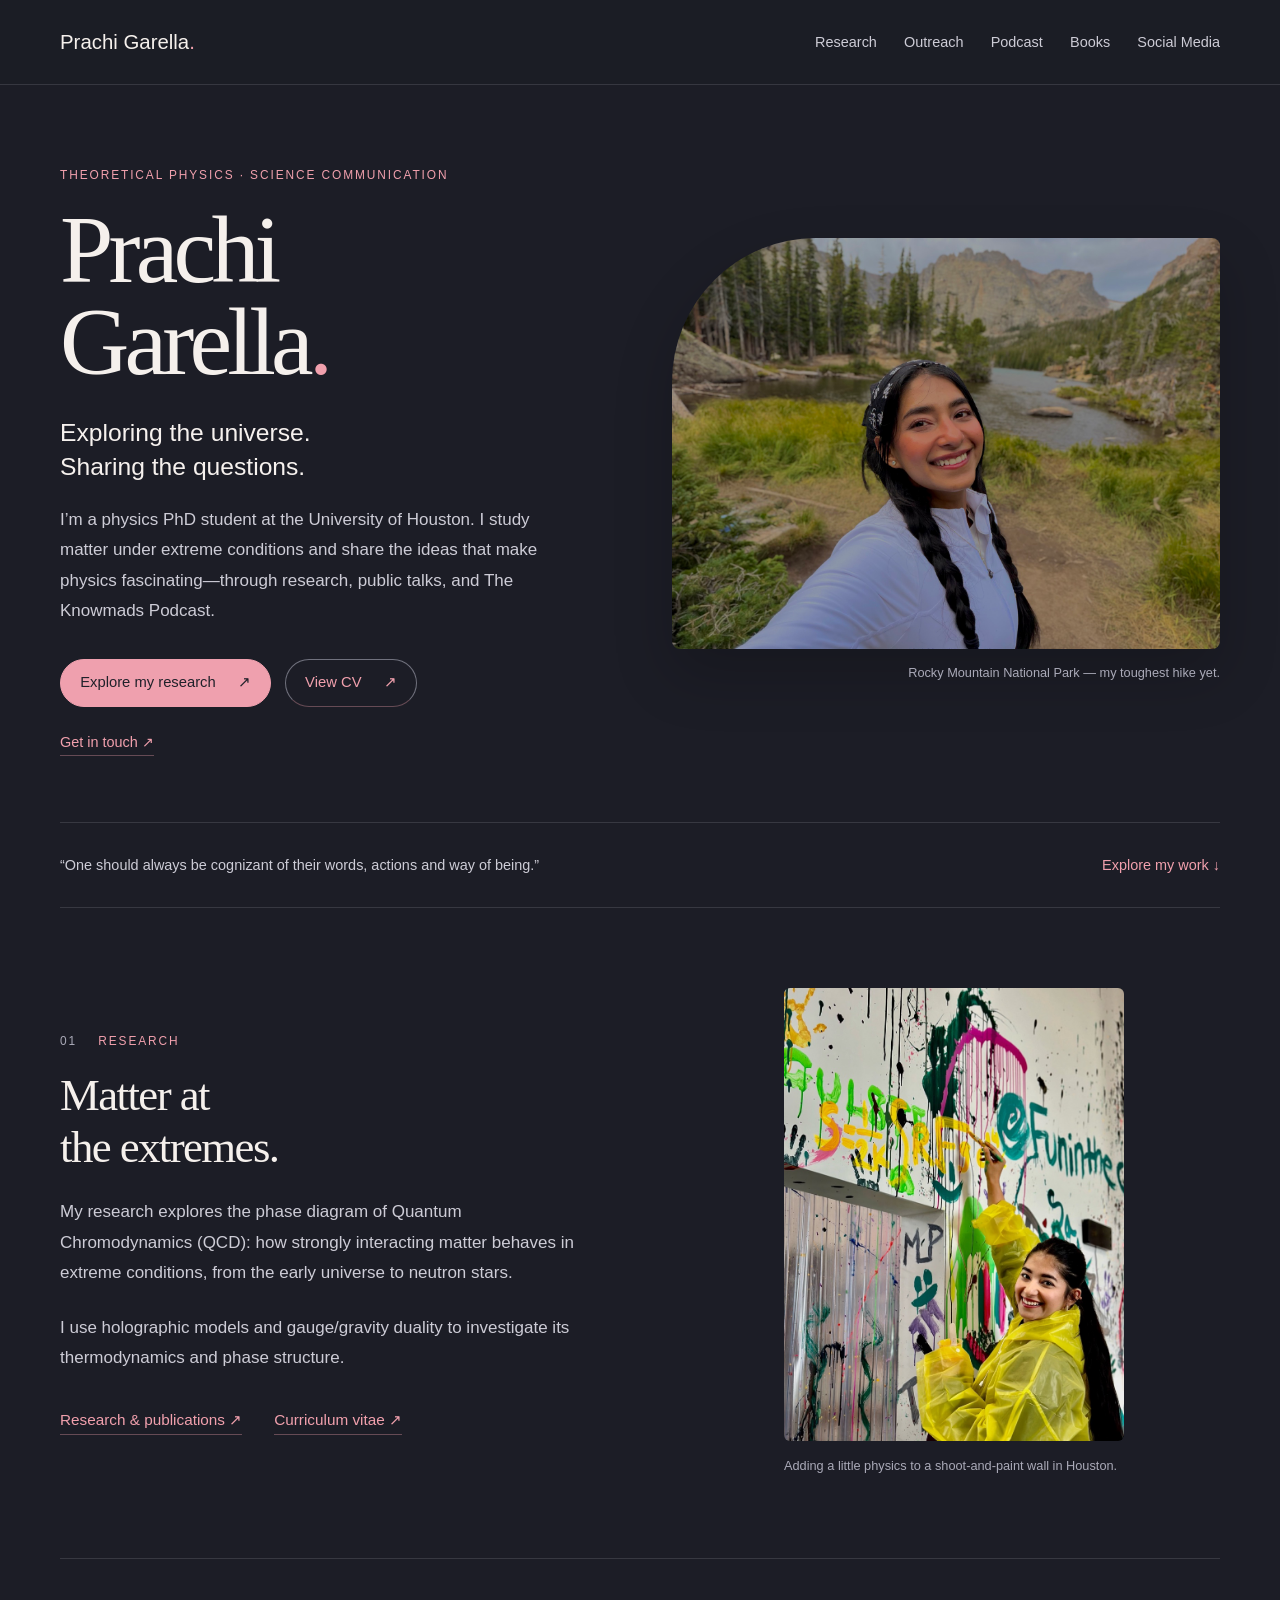
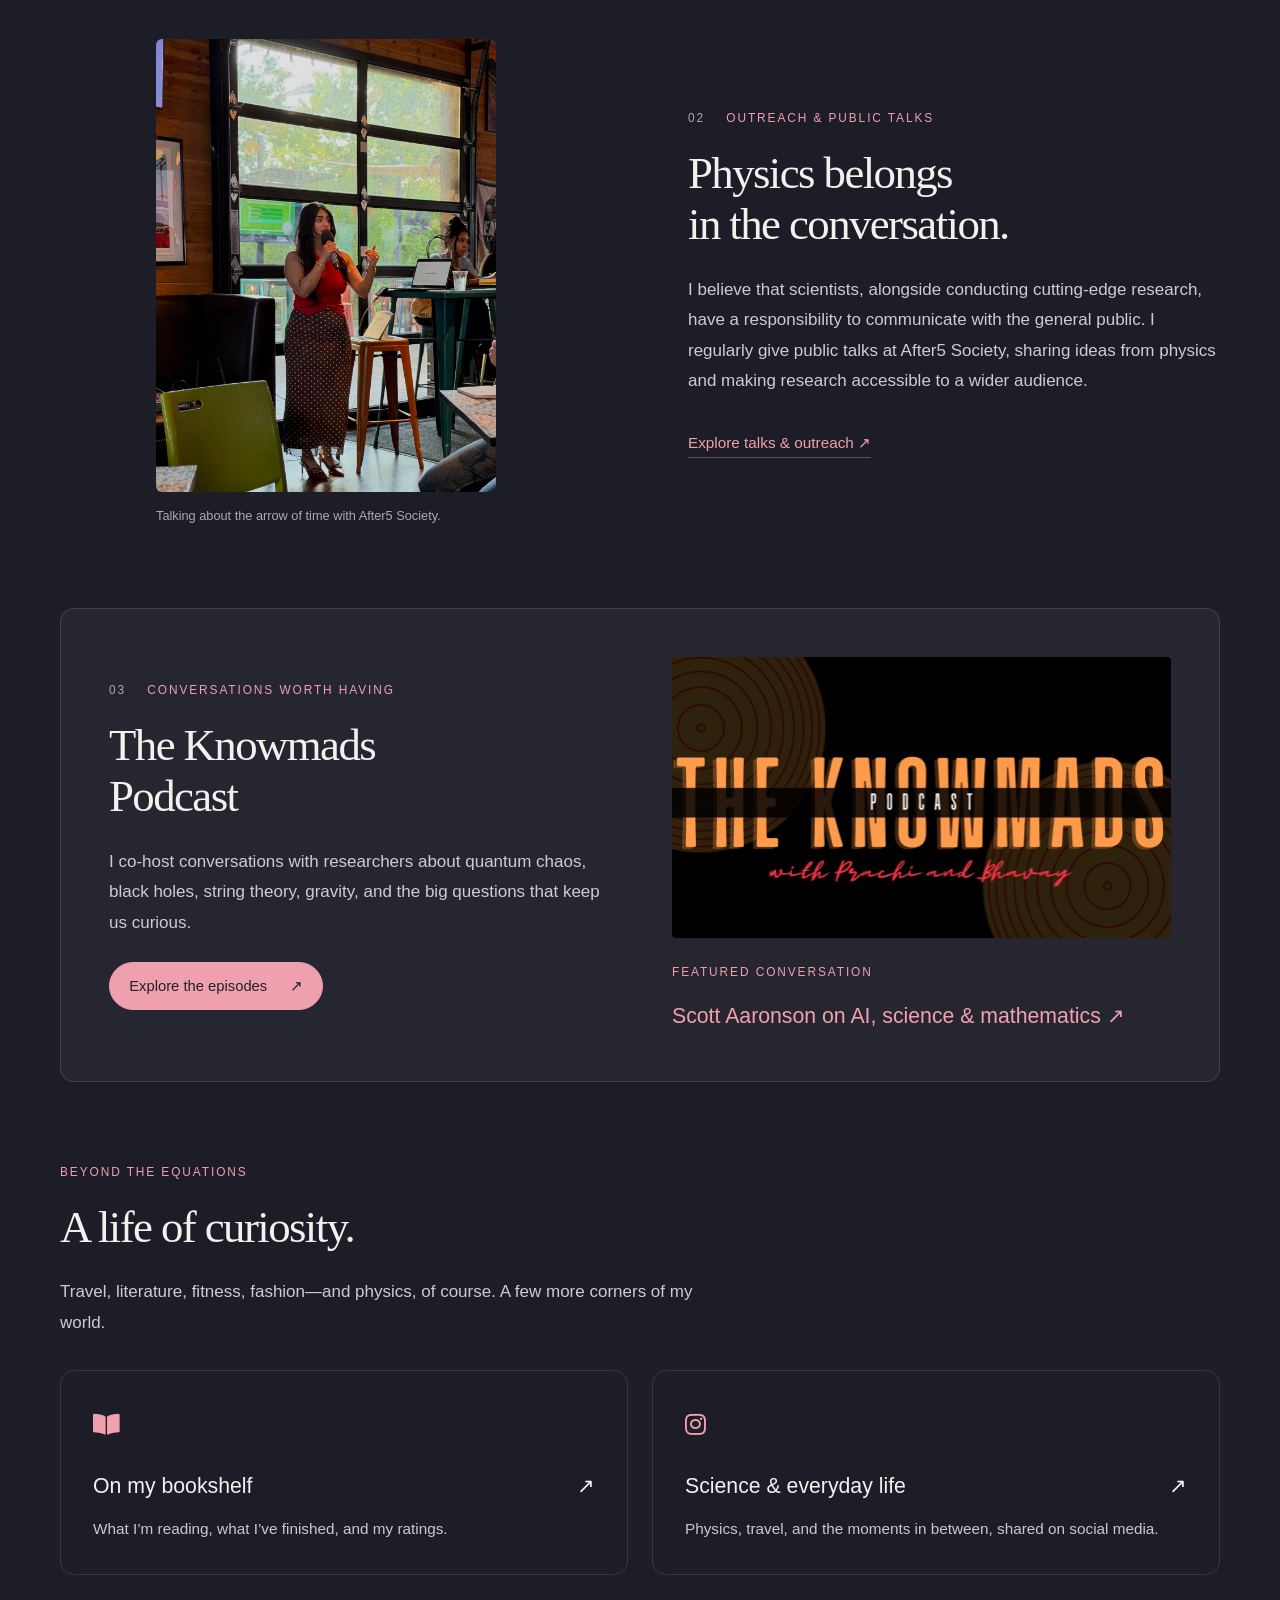
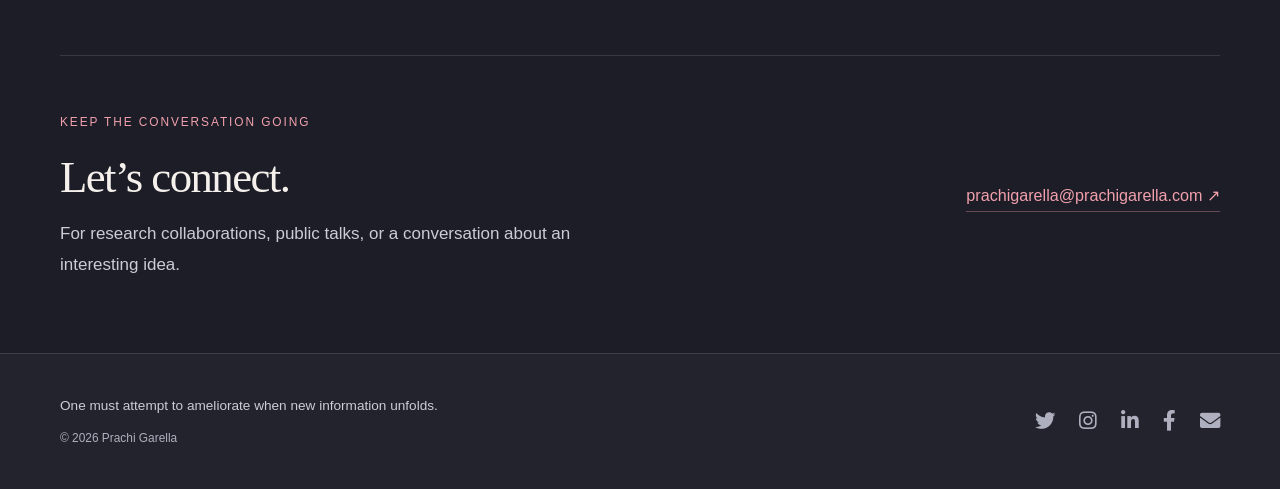
==== commit 53b2df0d: "Unify website typography, layouts, and visual styling" ====
--- a/index.html
+++ b/index.html
@@ -10,8 +10,9 @@
   <link rel="stylesheet" href="assets/css/site.css?v=20260929-header" />
   <script src="assets/js/site.js?v=20260929" defer></script>
   <link rel="stylesheet" href="assets/css/home.css?v=20260929-shared-header" />
+  <link rel="stylesheet" href="assets/css/theme.css?v=20260929-cohesive" />
 </head>
-<body class="home-page">
+<body class="site-theme home-page">
   <a class="home-skip" href="#main">Skip to content</a>
   <header class="site-header">
     <div class="site-header-shell site-header-inner">
@@ -102,7 +103,7 @@
           <img src="images/home-knowmads.jpg" width="1000" height="562" alt="The Knowmads Podcast with Prachi and Bhavay" loading="lazy" />
         </a>
         <p class="home-eyebrow">Featured conversation</p>
-        <h3><a href="Podcast.html#episode-s2-14">Scott Aaronson on AI, science &amp; mathematics <span aria-hidden="true">↗</span></a></h3>
+        <h3><a href="Podcast.html#episode-s3-1">Scott Aaronson on AI, science &amp; mathematics <span aria-hidden="true">↗</span></a></h3>
       </div>
     </section>
 
@@ -136,8 +137,8 @@
     </section>
   </main>
 
-  <footer class="home-footer">
-    <div class="home-shell home-footer-inner">
+  <footer class="site-footer">
+    <div class="site-footer-shell site-footer-inner">
       <div>
         <p>One must attempt to ameliorate when new information unfolds.</p>
         <small>&copy; <span data-copyright-year>2026</span> Prachi Garella</small>
@@ -147,6 +148,7 @@
         <a href="https://www.instagram.com/prachigarella/" aria-label="Instagram"><span class="icon brands fa-instagram" aria-hidden="true"></span></a>
         <a href="https://www.linkedin.com/in/prachigarella/" aria-label="LinkedIn"><span class="icon brands fa-linkedin-in" aria-hidden="true"></span></a>
         <a href="https://www.facebook.com/prachigarella" aria-label="Facebook"><span class="icon brands fa-facebook-f" aria-hidden="true"></span></a>
+        <a href="mailto:prachigarella@prachigarella.com" aria-label="Email"><span class="icon solid fa-envelope" aria-hidden="true"></span></a>
       </nav>
     </div>
   </footer>
--- a/assets/css/home.css
+++ b/assets/css/home.css
@@ -62,12 +62,6 @@
 .home-contact h2 { margin-bottom: 1rem; }
 .home-contact p:last-child { margin: 0; }
 .home-contact > a { color: var(--home-accent); overflow-wrap: anywhere; font-size: 0.95em; }
-.home-footer { background: #23242e; padding: 2.5rem 0; }
-.home-footer-inner { display: flex; justify-content: space-between; align-items: center; gap: 2rem; }
-.home-footer p { font-size: 0.8em; margin-bottom: 0.5rem; }
-.home-footer small { font-size: 0.7em; color: #aaaab8; }
-.home-footer nav { display: flex; gap: 1.5rem; font-size: 1.3em; }
-.home-footer nav a { border: 0; }
 @media (max-width: 980px) {
   .home-shell { width: calc(100% - 48px); }
   .home-hero, .home-feature { gap: 2.5rem; }
@@ -89,7 +83,6 @@
   .home-beyond-grid { grid-template-columns: minmax(0, 1fr); }
   .home-note { padding: 1.5rem; }
   .home-contact { padding: 3rem 0; }
-  .home-footer-inner { flex-direction: column; align-items: flex-start; }
 }
 @media (prefers-reduced-motion: reduce) {
   .home-page * { transition: none !important; scroll-behavior: auto !important; }
--- a/assets/css/theme.css
+++ b/assets/css/theme.css
@@ -0,0 +1,155 @@
+/* Shared visual language, loaded after the individual page layouts. */
+.site-theme {
+  --accent: #f1a0ad;
+  --ink: #f5f0ec;
+  --muted: #aeb0bf;
+  --line: rgba(221, 215, 228, 0.14);
+  --surface: #24252f;
+  --home-accent: var(--accent);
+  background: #1c1d26;
+  color: #cdccd6;
+  font-family: -apple-system, BlinkMacSystemFont, 'Segoe UI', sans-serif;
+  font-size: 17px;
+  font-weight: 400;
+  line-height: 1.8;
+}
+.site-theme h1, .site-theme h2, .site-theme h3, .site-theme h4 { color: var(--ink); font-weight: 400; }
+.site-theme strong { font-weight: 500; }
+.site-theme a { color: var(--accent); border-bottom-style: solid; border-bottom-color: rgba(241,160,173,0.35); }
+.site-theme a:hover { color: #ffd1d9 !important; border-bottom-color: transparent; }
+.site-theme a:focus-visible, .site-theme summary:focus-visible { outline: 2px solid var(--accent); outline-offset: 5px; }
+.site-theme #main [id] { scroll-margin-top: 110px; }
+.site-theme .wrapper { padding: 4.5rem 0 5rem; }
+.site-theme .wrapper > .container { width: min(1160px, calc(100% - 80px)); max-width: none; }
+.site-theme header.major { text-align: left; margin: 0 0 3.5rem; padding: 0 0 2rem; border-bottom: 1px solid var(--line); }
+.site-theme header.major:after { display: none; }
+.site-theme header.major h1 {
+  font-family: Georgia, 'Times New Roman', serif;
+  font-size: clamp(3rem, 5.5vw, 5.25rem);
+  letter-spacing: -0.045em;
+  line-height: 1.12;
+  max-width: 16ch;
+  margin: 0 0 1rem;
+}
+.site-theme header.major p { max-width: 48rem; font-size: 1.05em; margin: 0; }
+.site-theme header.major .page-eyebrow, .site-theme .outreach-eyebrow, .site-theme .home-eyebrow {
+  color: var(--accent);
+  font-size: 0.7em;
+  font-weight: 500;
+  line-height: 1.7;
+  letter-spacing: 0.16em;
+  text-transform: uppercase;
+  margin-bottom: 1.2rem;
+}
+.site-theme #main h3:not(.book-card h3):not(.home-note h3):not(.home-podcast-feature h3):not(.podcast-page h3) {
+  font-family: Georgia, 'Times New Roman', serif;
+  font-size: clamp(1.65rem, 2.6vw, 2.2rem);
+  line-height: 1.3;
+  letter-spacing: -0.02em;
+}
+.site-theme .button {
+  border-radius: 999px;
+  box-shadow: inset 0 0 0 1px rgba(216,210,224,0.28);
+  color: var(--ink) !important;
+  font-family: inherit;
+  font-size: 0.82em;
+  font-weight: 400;
+  height: auto;
+  line-height: 1.5;
+  padding: 0.8rem 1.25rem;
+  white-space: normal;
+}
+.site-theme .button:hover { background: rgba(241,160,173,0.06); box-shadow: inset 0 0 0 1px var(--accent); }
+.site-theme .button.primary, .site-theme .home-button-primary { background: #efa0ae; color: #20212a !important; box-shadow: none; border-color: #efa0ae; }
+.site-theme .button.primary:hover, .site-theme .home-button-primary:hover { background: #ffd1d9; color: #20212a !important; }
+.site-theme .actions { display: flex; flex-wrap: wrap; gap: 0.7rem; margin-left: 0; }
+.site-theme .actions li { padding: 0; width: auto; }
+.site-theme .site-header { background: rgba(28,29,38,0.97); border-bottom-color: var(--line); }
+.site-theme .site-header a { color: #cdccd6; border: 0; }
+.site-theme .site-header .site-brand { color: var(--ink); }
+.site-theme .site-header a[aria-current="page"] { color: var(--accent); }
+.site-theme .site-brand span { color: var(--accent); }
+.site-desktop-nav a { position: relative; padding: 0.3rem 0; }
+.site-desktop-nav a[aria-current="page"]:after { content: ''; position: absolute; bottom: 0; left: 0; width: 1rem; height: 2px; background: var(--accent); }
+.site-theme .research-portrait img { border-radius: 7rem 0.75rem 0.75rem 0.75rem; }
+.site-theme .research-topics { border-color: var(--line); }
+.site-theme .research-interests { display: flex; flex-wrap: wrap; gap: 0.65rem; list-style: none; padding: 0; }
+.site-theme .research-interests li { padding: 0.45rem 0.95rem; border: 1px solid var(--line); border-radius: 999px; font-size: 0.88em; }
+.site-theme .research-page .publication { border: 1px solid var(--line); border-radius: 12px; background: var(--surface); padding: 2rem; }
+.site-theme .research-page .publication h4 { font-size: 1.25em; max-width: 55rem; }
+.site-theme .publication-meta, .site-theme .talk-venue, .site-theme .book-author, .site-theme .social-post-date { color: var(--muted); }
+.site-theme .outreach-intro { margin-left: 0; max-width: 50rem; text-align: left; }
+.site-theme .outreach-nav { justify-content: flex-start; font-size: 0.9em; }
+.site-theme .talk-card { border: 1px solid var(--line); border-radius: 14px; background: var(--surface); }
+.site-theme .talk-photo img { border-radius: 8px; }
+.site-theme .talk-card h4 { font-family: Georgia, 'Times New Roman', serif; font-size: 1.55em; letter-spacing: -0.02em; }
+.site-theme .talk-date { color: var(--accent); }
+.site-theme .talk-topics li { border-radius: 999px; color: var(--muted); }
+.site-theme .community-row { gap: 4rem; border-color: var(--line); padding: 2.75rem 0; }
+.site-theme .community-row img { border-radius: 10px; }
+.site-theme .outreach-invite { border-color: var(--accent); border-radius: 0 10px 10px 0; background: var(--surface); }
+.site-theme .book-card { border-radius: 14px; background: var(--surface); border-color: var(--line); padding: 1.75rem; }
+.site-theme .book-status, .site-theme .book-stars { color: var(--accent); }
+.site-theme .book-cover { padding: 1rem; border-radius: 8px; background: #1c1d26; height: 290px; }
+.site-theme .book-card h3 { font-family: Georgia, 'Times New Roman', serif; font-size: 1.4em; line-height: 1.4; }
+.site-theme .book-rating, .site-theme .book-link { font-size: 0.88em; }
+.site-theme .books-updated { color: var(--muted); }
+.site-theme .social-page .container > section:first-of-type { max-width: 52rem; }
+.site-theme .instagram-card { background: var(--surface); border-radius: 14px; border-color: var(--line); }
+.site-theme .instagram-card-copy { padding: 1.5rem; }
+.site-theme .instagram-card-copy h4 { font-size: 1.15em; }
+.site-theme .social-direct-link { font-size: 0.82em; }
+.site-theme .twitter-scroll { border-color: var(--line); border-radius: 12px; scrollbar-color: var(--accent) var(--surface); }
+.site-theme .episode-navigation { display: flex; flex-wrap: wrap; align-items: center; gap: 1rem; padding-bottom: 2rem; font-size: 0.9em; }
+.site-theme .episode-navigation span { color: var(--muted); margin-right: 0.5rem; }
+.site-theme .episode-navigation a { padding: 0.35rem 1.1rem; border: 1px solid var(--line); border-radius: 999px; }
+.site-theme .podcast-page #content > article { display: grid; grid-template-columns: minmax(0, 1fr) minmax(0, 1.12fr); gap: 2.75rem; align-items: center; padding: 2.75rem 0; border-top: 1px solid var(--line); }
+.site-theme .podcast-page #content > hr { display: none; }
+.site-theme .podcast-page h3 { line-height: 1.35; margin-bottom: 0.85rem; }
+.episode-number { display: block; font-family: -apple-system, BlinkMacSystemFont, 'Segoe UI', sans-serif; font-size: 0.55em; font-weight: 500; letter-spacing: 0.13em; text-transform: uppercase; color: var(--accent); margin-bottom: 1rem; }
+.episode-title { font-family: Georgia, 'Times New Roman', serif; font-size: 1.2em; letter-spacing: -0.025em; }
+.site-theme .episode-copy > p { font-size: 0.9em; margin-bottom: 1.25rem; }
+.site-theme .episode-copy > p:has(time) { color: var(--muted); font-size: 0.78em; }
+.site-theme .episode-copy .actions { margin: 1.75rem 0 0; gap: 0.5rem; }
+.site-theme .episode-copy .button { font-size: 0.7em; padding: 0.65rem 0.85rem; }
+.site-theme .podcast-video { margin: 0; }
+.site-theme .podcast-video iframe { min-height: 0; border-radius: 12px; }
+.site-theme .home-portrait img { box-shadow: 0 25px 60px rgba(0,0,0,0.2); }
+.site-theme .home-note, .site-theme .home-podcast { border-radius: 14px; border-color: var(--line); }
+.site-theme .home-button { border-radius: 999px; }
+.site-theme .home-thought, .site-theme .home-feature + .home-feature, .site-theme .home-contact { border-color: var(--line); }
+.site-theme .home-note-icon { color: var(--accent); }
+.site-footer { background: #22232c; border-top: 1px solid var(--line); padding: 2.5rem 0; }
+.site-footer-shell { width: min(1160px, calc(100% - 80px)); margin: 0 auto; }
+.site-footer-inner { display: flex; justify-content: space-between; align-items: center; gap: 2rem; }
+.site-footer p { font-size: 0.8em; margin: 0 0 0.6rem; max-width: 34rem; }
+.site-footer small { display: block; font-size: 0.7em; color: var(--muted); }
+.site-footer nav { display: flex; gap: 1.5rem; font-size: 1.2em; }
+.site-footer nav a { border: 0; color: var(--muted); }
+@media (max-width: 980px) {
+  .site-theme .wrapper > .container, .site-footer-shell { width: calc(100% - 48px); max-width: calc(100% - 48px); }
+  .site-theme .podcast-page #content > article { gap: 1.75rem; }
+  .site-theme .community-row { gap: 2rem; }
+  .site-theme .book-card { padding: 1.25rem; }
+}
+@media (max-width: 820px) {
+  .site-theme .podcast-page #content > article { grid-template-columns: minmax(0, 1fr); gap: 1.5rem; }
+  .site-theme .podcast-video { max-width: none; }
+}
+@media (max-width: 736px) {
+  .site-theme { font-size: 16px; }
+  .site-theme .wrapper { padding: 2.75rem 0 3.5rem; }
+  .site-theme header.major { margin-bottom: 2.5rem; }
+  .site-theme header.major h1 { font-size: clamp(2.6rem, 11vw, 4rem); }
+  .site-theme header.major p { font-size: 0.95em; }
+  .site-theme .research-page .publication { padding: 1.3rem; }
+  .site-theme .community-row { gap: 1.5rem; padding: 2rem 0; }
+  .site-theme .book-cover { height: 290px; }
+  .site-theme .book-card { padding: 1.5rem; }
+  .site-theme .episode-copy .actions li { flex: 0 1 auto; }
+  .site-footer-inner { flex-direction: column; align-items: flex-start; }
+  .site-theme .actions:not(.fit) { flex-direction: row; }
+}
+@media (prefers-reduced-motion: reduce) {
+  .site-theme *, .site-theme *:before, .site-theme *:after { transition: none !important; animation: none !important; scroll-behavior: auto !important; }
+}
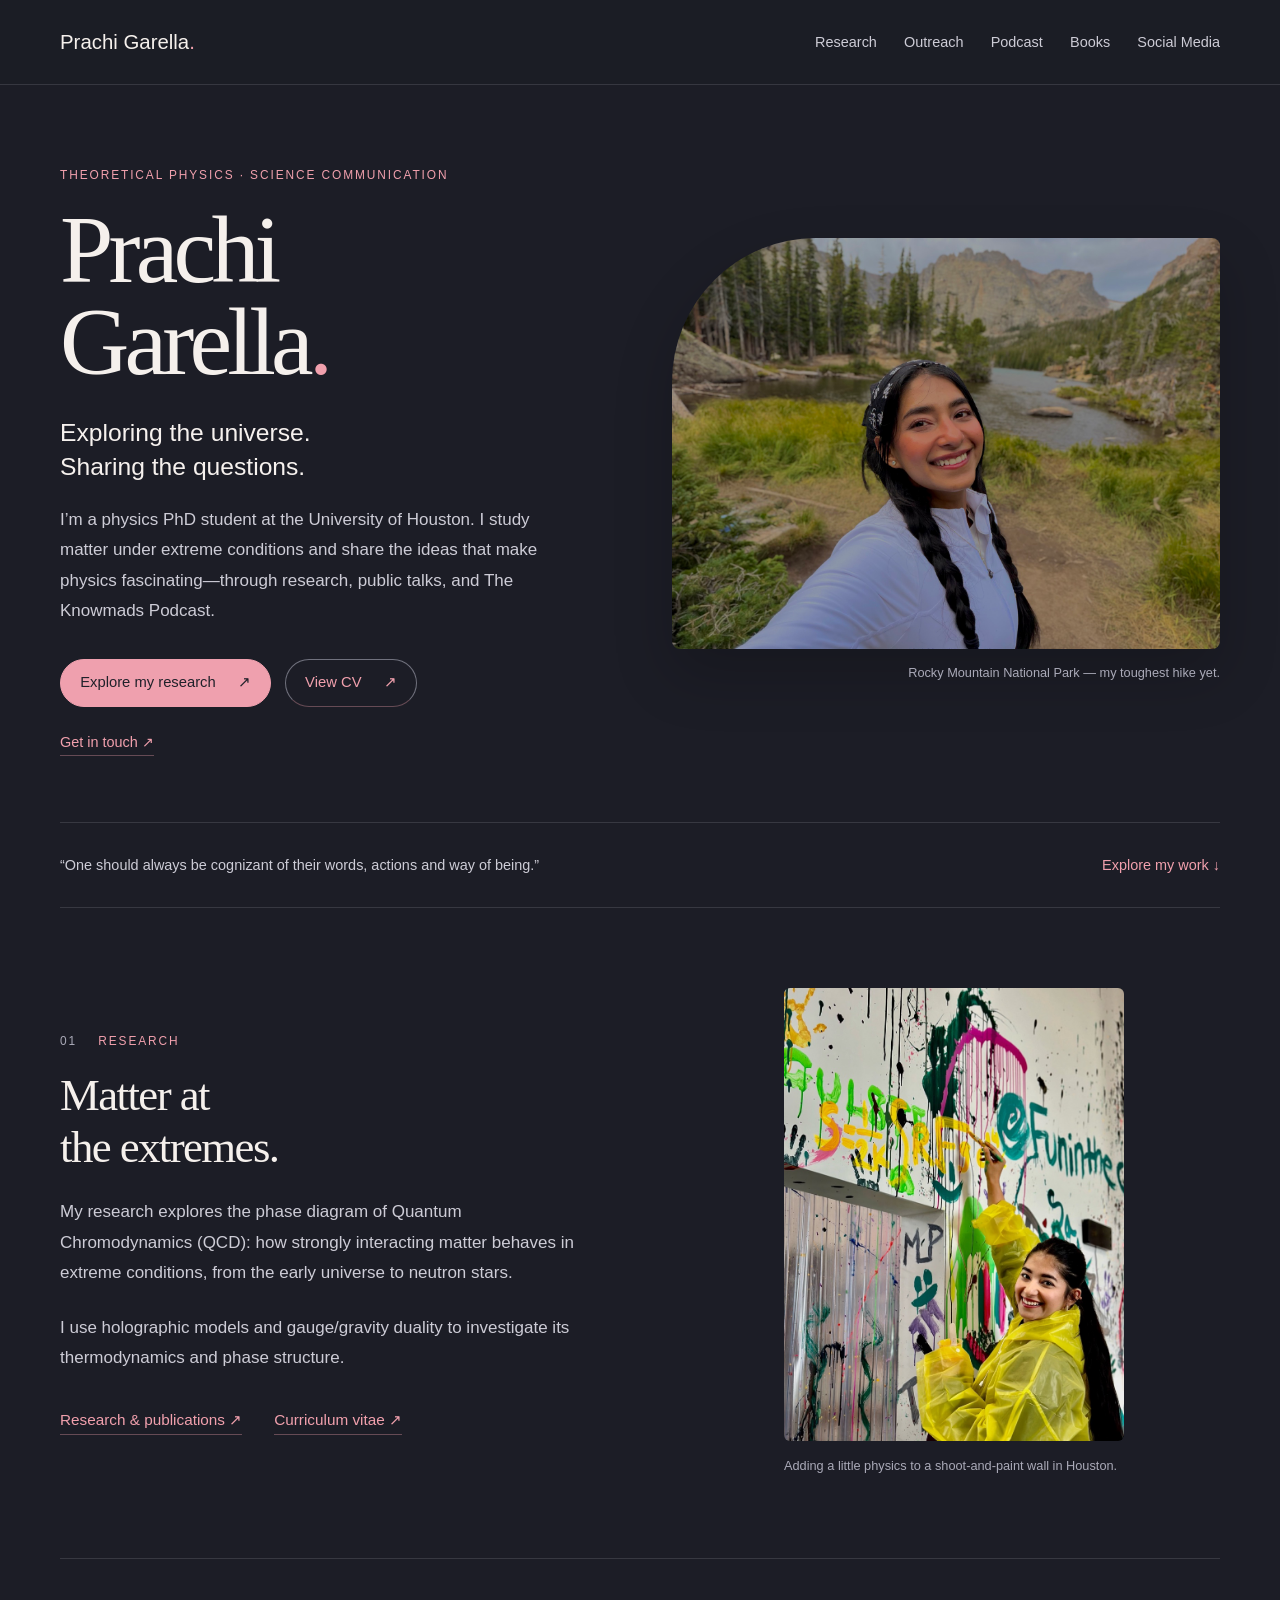
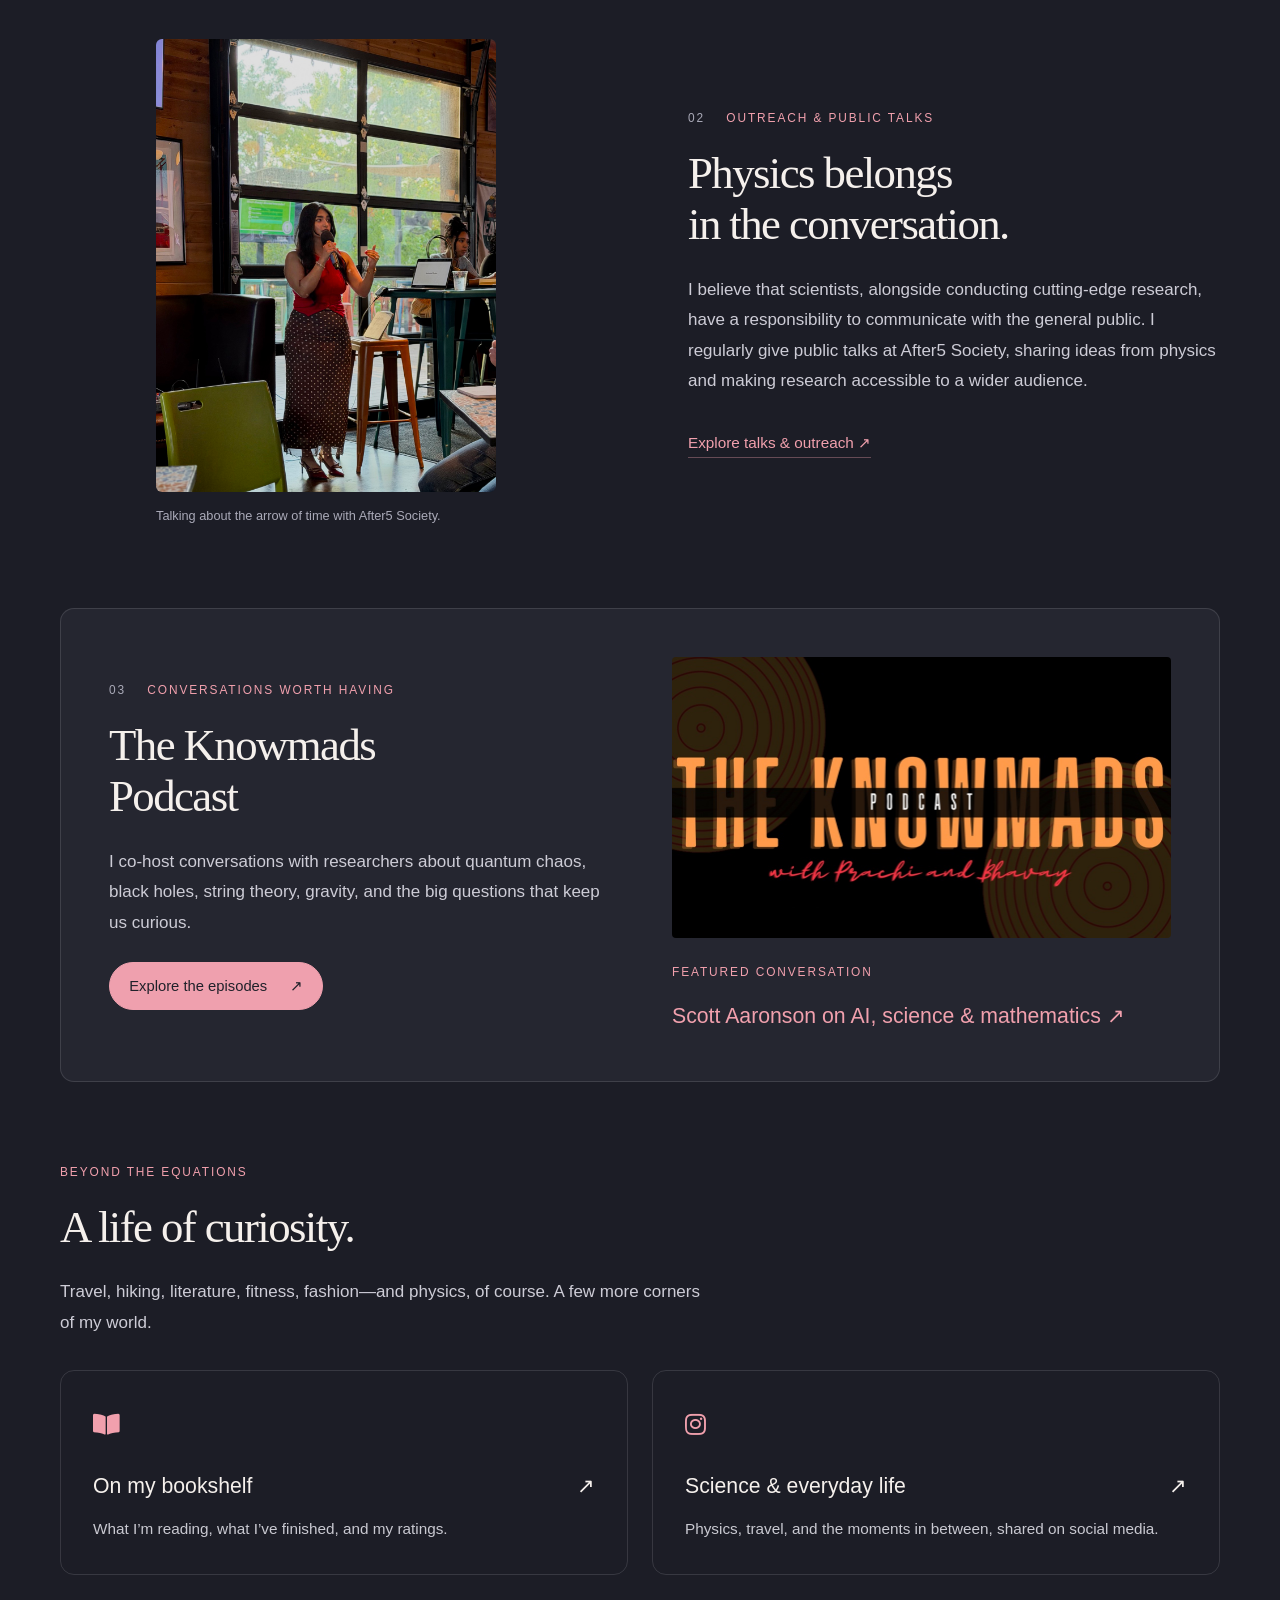
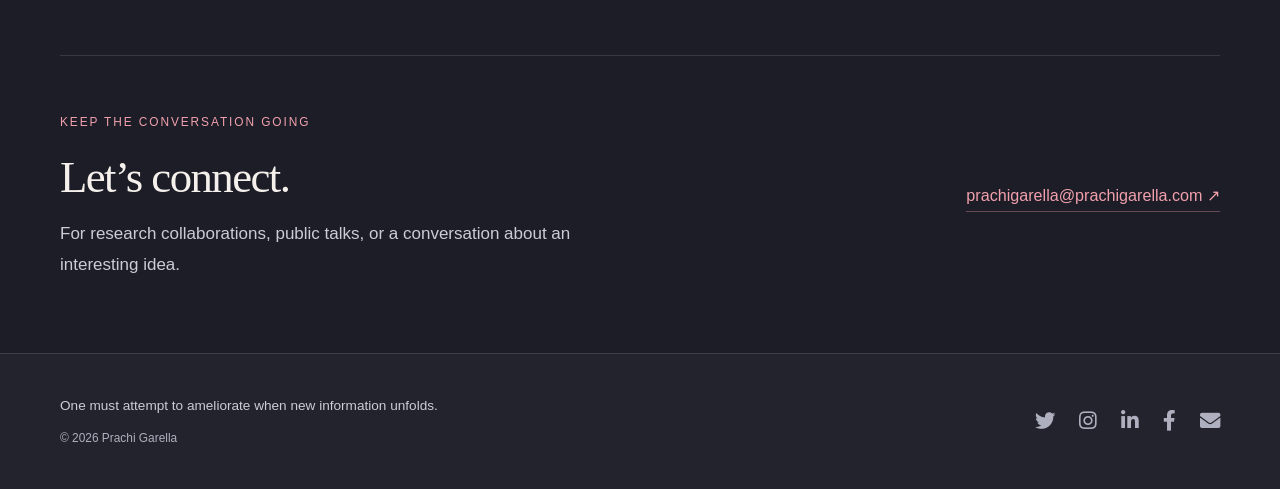
==== commit a8a347b4: "Add hiking to homepage hobbies" ====
--- a/index.html
+++ b/index.html
@@ -5,15 +5,25 @@
   <title>Prachi Garella | Physics, Research &amp; Science Communication</title>
   <meta charset="utf-8" />
   <meta name="viewport" content="width=device-width, initial-scale=1" />
-  <meta name="description" content="Prachi Garella is a theoretical physics PhD student at the University of Houston, science communicator, and co-host of The Knowmads Podcast. Explore her research, public talks, and reading." />
   <link rel="stylesheet" href="assets/css/main.css" />
-  <link rel="stylesheet" href="assets/css/site.css?v=20260929-header" />
+  <link rel="stylesheet" href="assets/css/site.css?v=20260930-accessibility" />
   <script src="assets/js/site.js?v=20260929" defer></script>
   <link rel="stylesheet" href="assets/css/home.css?v=20260929-shared-header" />
   <link rel="stylesheet" href="assets/css/theme.css?v=20260929-cohesive" />
+  <meta name="description" content="Prachi Garella is a theoretical physics PhD student at the University of Houston, science communicator, and co-host of The Knowmads Podcast. Explore her research, public talks, and reading." />
+  <link rel="canonical" href="https://prachigarella.com/" />
+  <meta property="og:type" content="website" />
+  <meta property="og:site_name" content="Prachi Garella" />
+  <meta property="og:title" content="Prachi Garella | Physics, Research &amp; Science Communication" />
+  <meta property="og:description" content="Prachi Garella is a theoretical physics PhD student at the University of Houston, science communicator, and co-host of The Knowmads Podcast. Explore her research, public talks, and reading." />
+  <meta property="og:url" content="https://prachigarella.com/" />
+  <meta property="og:image" content="https://prachigarella.com/images/prachi-home.jpg" />
+  <meta property="og:image:alt" content="Prachi Garella at Rocky Mountain National Park" />
+  <meta name="twitter:card" content="summary_large_image" />
+  <meta name="twitter:creator" content="@garellaprachi" />
 </head>
 <body class="site-theme home-page">
-  <a class="home-skip" href="#main">Skip to content</a>
+  <a class="site-skip" href="#main">Skip to content</a>
   <header class="site-header">
     <div class="site-header-shell site-header-inner">
       <a class="site-brand" href="index.html" aria-label="Prachi Garella home">Prachi Garella<span aria-hidden="true">.</span></a>
@@ -37,7 +47,7 @@
     </div>
   </header>
 
-  <main id="main" class="home-shell" tabindex="-1">
+  <main id="main" tabindex="-1" class="home-shell">
     <section class="home-hero" aria-labelledby="home-name">
       <div class="home-hero-copy">
         <p class="home-eyebrow">Theoretical physics · Science communication</p>
@@ -46,7 +56,7 @@
         <p>I’m a physics PhD student at the University of Houston. I study matter under extreme conditions and share the ideas that make physics fascinating—through research, public talks, and The Knowmads Podcast.</p>
         <div class="home-actions">
           <a class="home-button home-button-primary" href="Research.html">Explore my research <span aria-hidden="true">↗</span></a>
-          <a class="home-button" href="assets/resume.pdf">View CV <span aria-hidden="true">↗</span></a>
+          <a class="home-button" href="assets/resume.pdf?v=20261014">View CV <span aria-hidden="true">↗</span></a>
         </div>
         <a class="home-contact-link" href="mailto:prachigarella@prachigarella.com">Get in touch <span aria-hidden="true">↗</span></a>
       </div>
@@ -69,7 +79,7 @@
         <p>I use holographic models and gauge/gravity duality to investigate its thermodynamics and phase structure.</p>
         <div class="home-inline-links">
           <a href="Research.html">Research &amp; publications <span aria-hidden="true">↗</span></a>
-          <a href="assets/resume.pdf">Curriculum vitae <span aria-hidden="true">↗</span></a>
+          <a href="assets/resume.pdf?v=20261014">Curriculum vitae <span aria-hidden="true">↗</span></a>
         </div>
       </div>
       <figure class="home-feature-photo home-research-photo">
@@ -111,7 +121,7 @@
       <div class="home-beyond-heading">
         <p class="home-eyebrow">Beyond the equations</p>
         <h2 id="home-beyond-heading">A life of curiosity.</h2>
-        <p>Travel, literature, fitness, fashion—and physics, of course. A few more corners of my world.</p>
+        <p>Travel, hiking, literature, fitness, fashion—and physics, of course. A few more corners of my world.</p>
       </div>
       <div class="home-beyond-grid">
         <a class="home-note" href="Book%20Blog.html">
--- a/assets/css/site.css
+++ b/assets/css/site.css
@@ -36,3 +36,7 @@
 @media (max-width: 736px) {
   .site-header { font-size: 16px; }
 }
+
+/* Keep keyboard access to the content consistent across public pages. */
+.site-skip { position: fixed; top: -100px; left: 1rem; z-index: 200; padding: 0.6rem 1rem; background: #fff; color: #1c1d26 !important; border: 0; }
+.site-skip:focus { top: 1rem; }
--- a/assets/css/home.css
+++ b/assets/css/home.css
@@ -17,8 +17,6 @@
 .home-page p { margin: 0 0 1.5rem; }
 .home-page figure { margin: 0; }
 .home-page figcaption { margin-top: 0.85rem; font-size: 0.75em; color: #aaaab8; }
-.home-skip { position: fixed; top: -100px; left: 1rem; z-index: 200; padding: 0.6rem 1rem; background: #fff; color: #1c1d26 !important; }
-.home-skip:focus { top: 1rem; }
 .home-hero { display: grid; grid-template-columns: 1fr 1fr; align-items: center; gap: 4rem; padding: 5rem 0 4rem; }
 .home-page .home-eyebrow { font-size: 0.72em; font-weight: 400; text-transform: uppercase; letter-spacing: 0.14em; color: var(--home-accent); margin-bottom: 1.5rem; }
 .home-hero h1 span { color: var(--home-accent); }
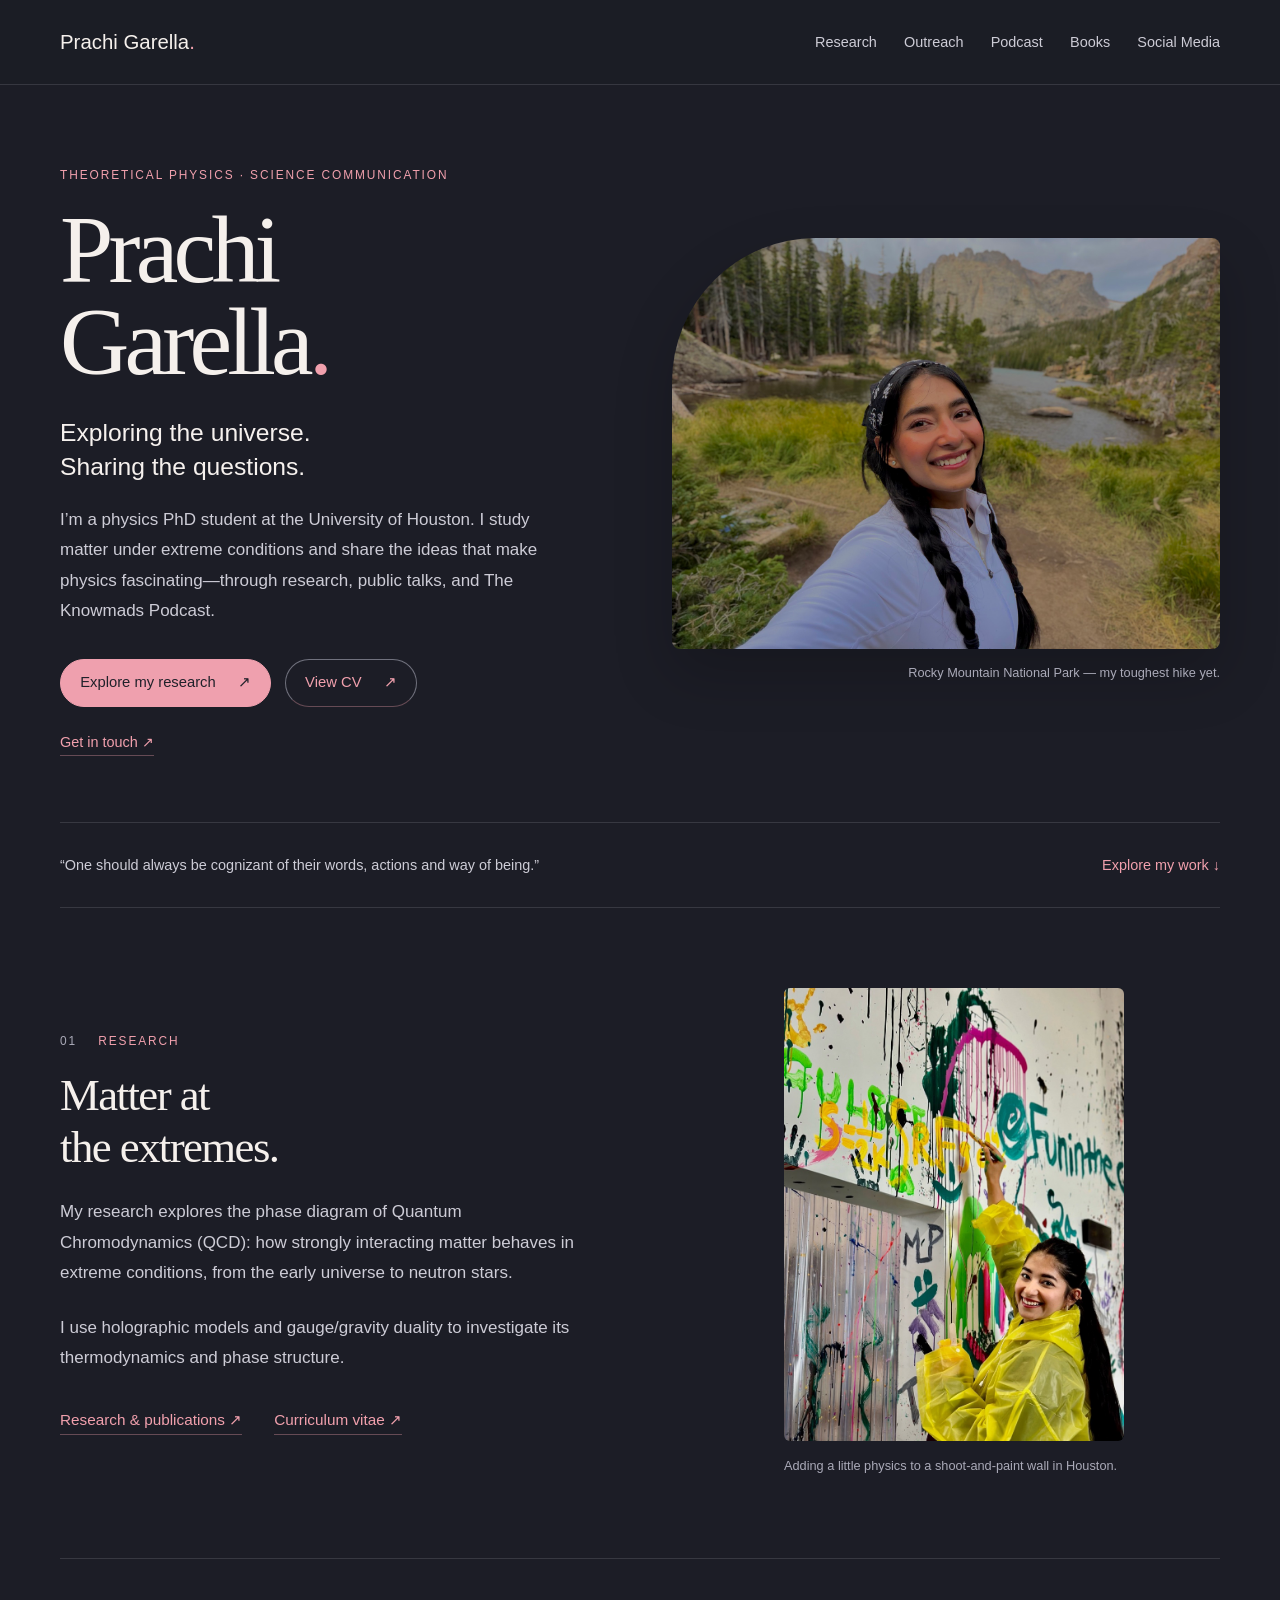
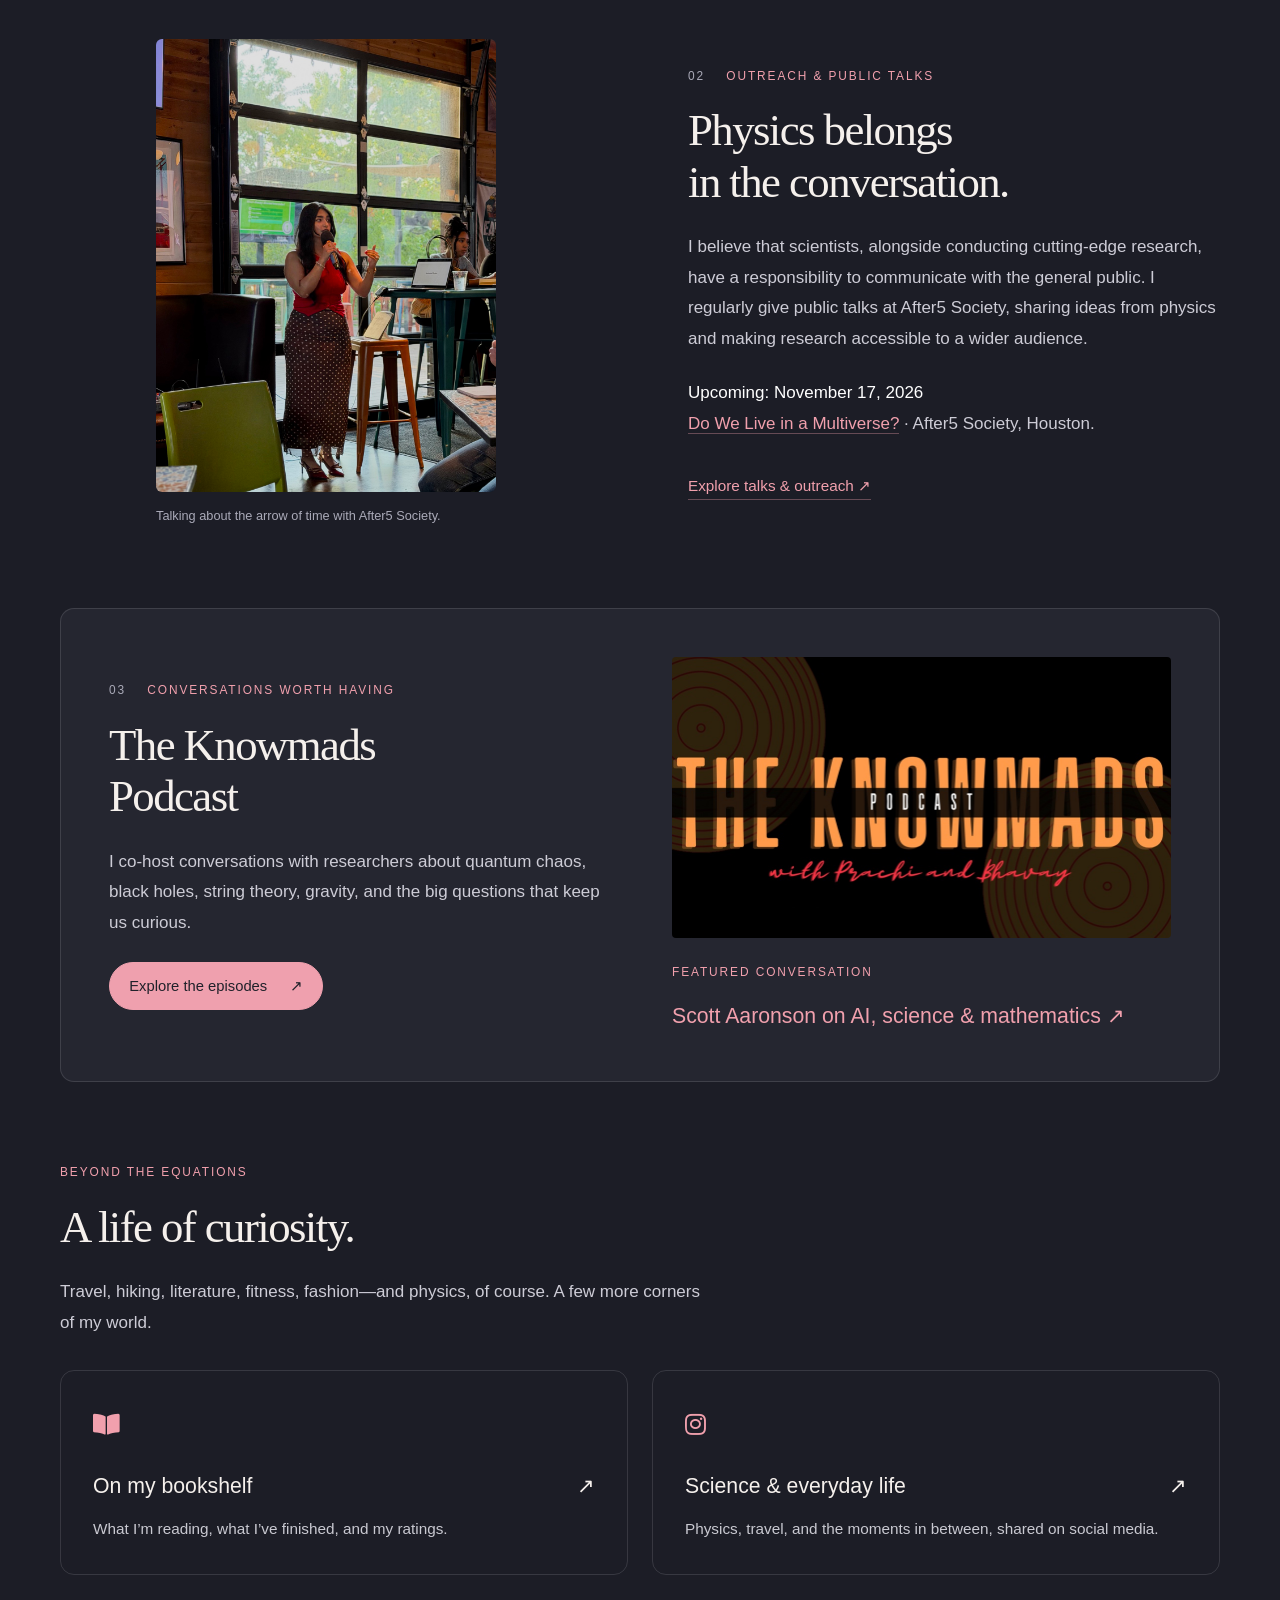
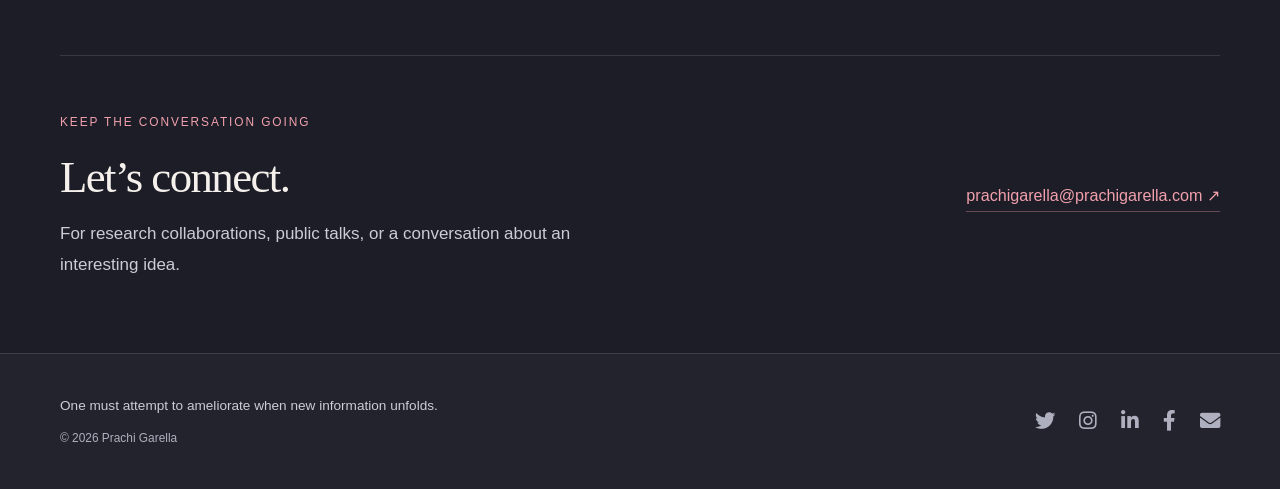
==== commit 57028f25: "Feature upcoming November 17 multiverse public talk" ====
--- a/index.html
+++ b/index.html
@@ -97,6 +97,7 @@
         <p class="home-eyebrow"><span class="home-index">02</span> Outreach &amp; public talks</p>
         <h2 id="home-outreach-heading">Physics belongs<br />in the conversation.</h2>
         <p>I believe that scientists, alongside conducting cutting-edge research, have a responsibility to communicate with the general public. I regularly give public talks at After5 Society, sharing ideas from physics and making research accessible to a wider audience.</p>
+        <p><strong>Upcoming: November 17, 2026</strong><br /><a href="Outreach.html#upcoming-talk">Do We Live in a Multiverse?</a> · After5 Society, Houston.</p>
         <a class="home-text-link" href="Outreach.html">Explore talks &amp; outreach <span aria-hidden="true">↗</span></a>
       </div>
     </section>
